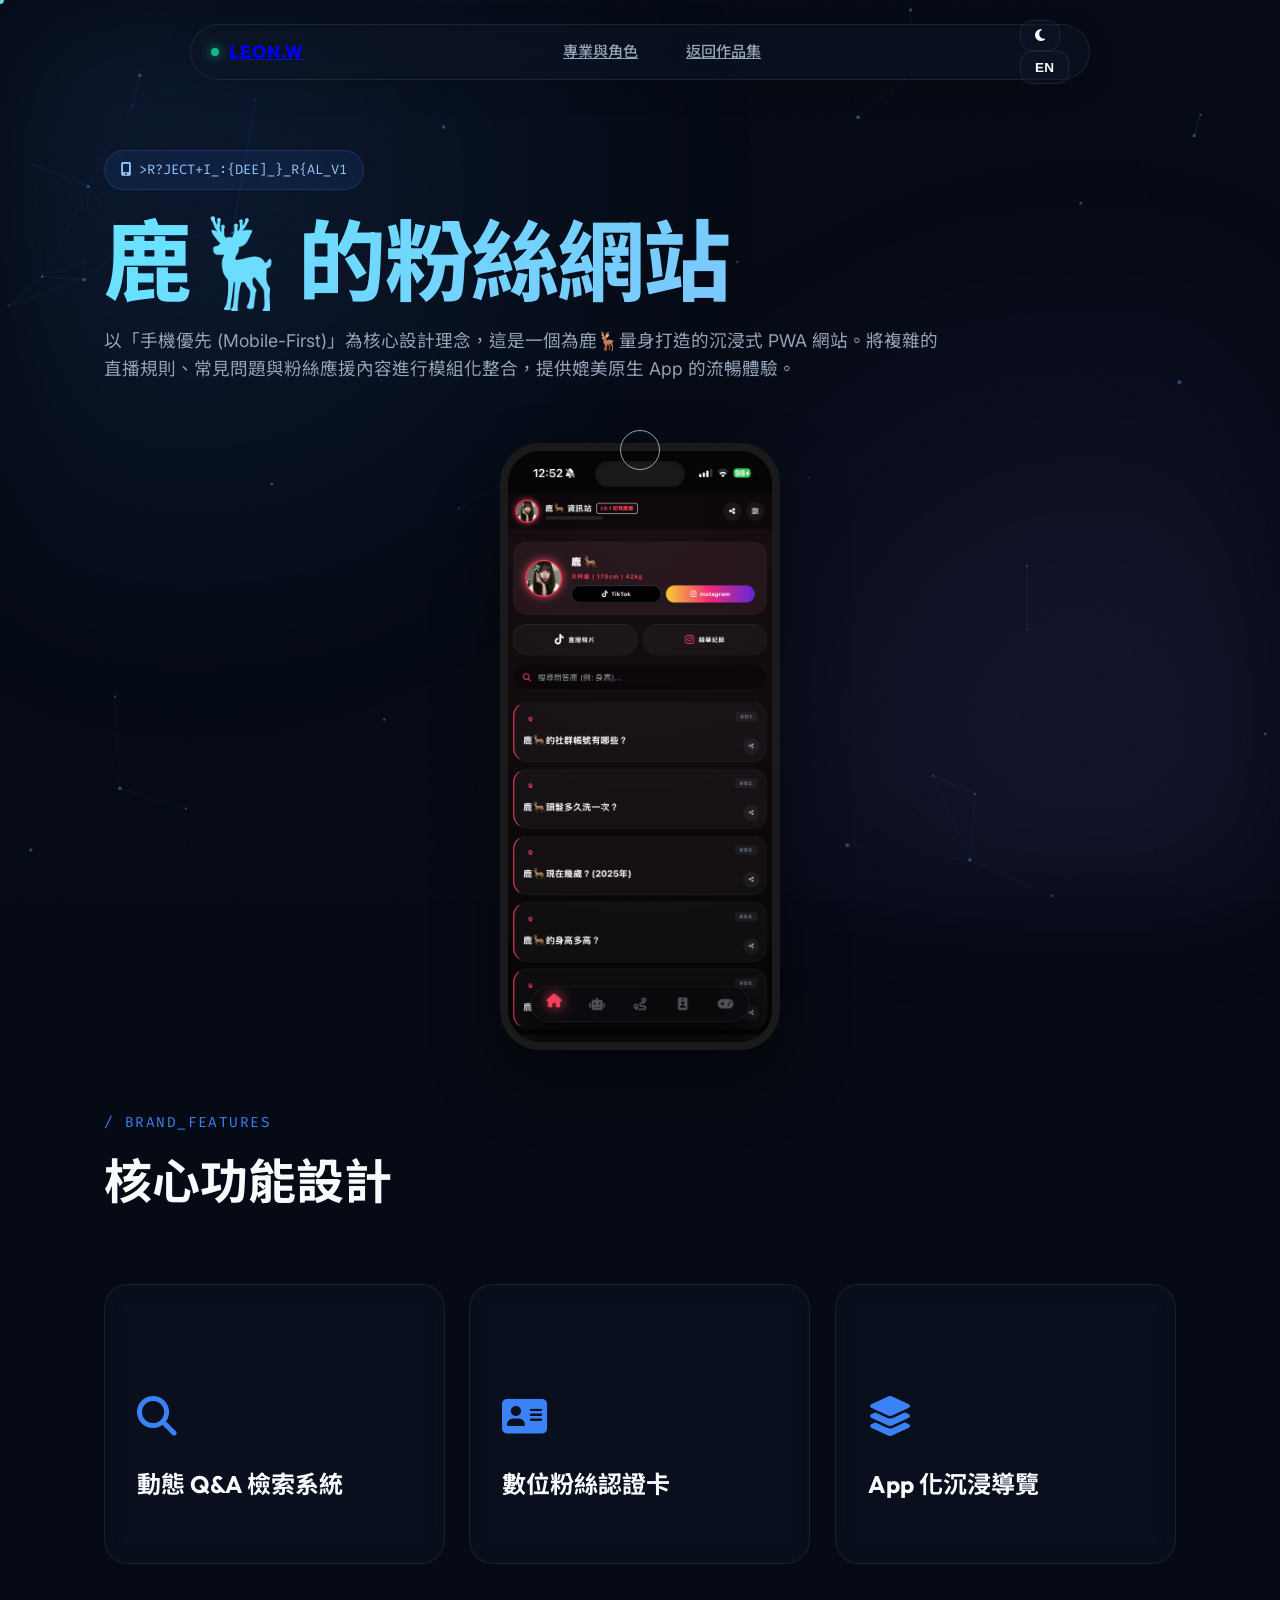
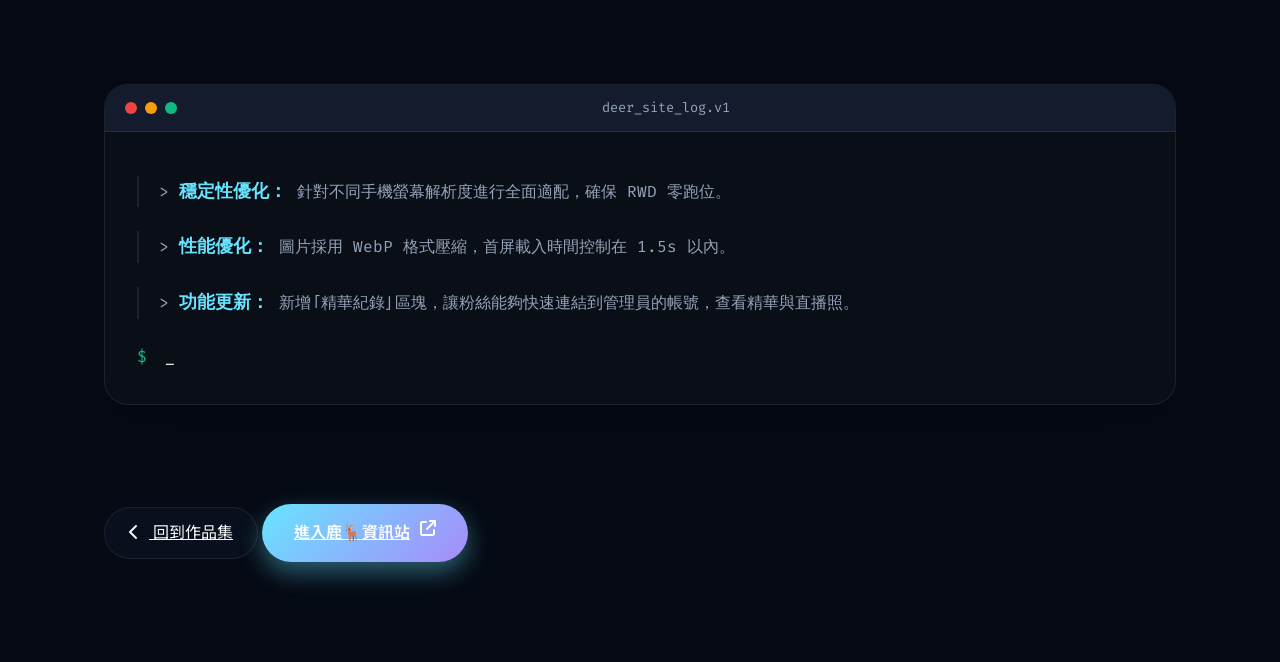
==== project-deer.html @ 6497b62c "Add files via upload" ====
<!DOCTYPE html>
<html lang="zh-Hant">
<head>
  <meta charset="UTF-8" />
  <meta name="viewport" content="width=device-width, initial-scale=1.0, maximum-scale=1.0, user-scalable=no" />
  
  <title>鹿🦌粉絲資訊站 - 專案詳細解析 | Leon Wang</title>
  <meta name="description" content="深入了解 Leon Wang 為知名主播鹿🦌打造的 App 化 PWA 粉絲資訊門戶。" />
  
  <link rel="icon" href="favicon.png" type="image/png" />
  <link rel="preconnect" href="https://fonts.googleapis.com" />
  <link rel="preconnect" href="https://fonts.gstatic.com" crossorigin />
  <link href="https://fonts.googleapis.com/css2?family=Inter:wght@300;400;500;600;700&family=Outfit:wght@400;600;800&family=Noto+Sans+TC:wght@300;400;500;700;900&family=Fira+Code:wght@400;500;700&display=swap" rel="stylesheet" />
  <link rel="stylesheet" href="https://cdnjs.cloudflare.com/ajax/libs/font-awesome/6.5.2/css/all.min.css" />
  
  <link rel="stylesheet" href="styles.css" />
</head>
<body class="dark-theme">
  <div class="top-progress-bar" id="top-progress-bar"></div>

  <canvas id="bg-canvas" aria-hidden="true"></canvas>
  <div class="mesh-gradient-bg parallax-bg" data-speed="0.05"></div>
  <div class="noise-overlay"></div>
  <div class="scanline-overlay"></div>

  <div class="cursor-dot" id="cursor-dot"></div>
  <div class="cursor-ring" id="cursor-ring"></div>

  <div class="progress-wrap interactive-btn" id="backToTop">
    <svg class="progress-circle" width="100%" height="100%" viewBox="-1 -1 102 102">
      <path d="M50,1 a49,49 0 0,1 0,98 a49,49 0 0,1 0,-98" />
    </svg>
    <i class="fa-solid fa-arrow-up progress-arrow"></i>
  </div>

  <header class="floating-header">
    <div class="nav-container glass-effect magnetic-wrap">
      <a href="index.html#hero" class="brand interactive-btn magnetic">
        <span class="status-indicator"></span>
        <span class="brand-text">LEON.W</span>
      </a>
      <nav class="desktop-nav">
        <a href="index.html#expertise" class="nav-link interactive-btn" data-i18n="workscopeTitle">專業與角色</a>
<a href="index.html#projects" class="nav-link interactive-btn" data-i18n="backToProjects">返回作品集</a>
      </nav>
      <div class="nav-actions">
        <button class="theme-btn interactive-btn magnetic" id="themeToggle"><i class="fa-solid fa-moon"></i></button>
        <button class="lang-btn interactive-btn magnetic" id="langToggle">EN</button>
      </div>
    </div>
  </header>

  <main class="container" style="padding-top: 150px; padding-bottom: 100px;">
    
    <section class="project-hero reveal-up">
      <div class="eyebrow-badge">
        <i class="fa-solid fa-mobile-screen-button"></i>
        <span class="hacker-text" data-original="PROJECT_ID: DEER_PORTAL_V1">PROJECT_ID: DEER_PORTAL_V1</span>
      </div>
      <h1 class="hero-title mask-reveal-title">
        <span class="mask-content gradient-text-anim" data-i18n="ldTitle">鹿🦌的粉絲網站</span>
      </h1>
      <p class="hero-description" style="max-width: 850px;" data-i18n="ldHeroDesc">
        以「手機優先 (Mobile-First)」為核心設計理念，這是一個為鹿🦌量身打造的沉浸式 PWA 網站。將複雜的直播規則、常見問題與粉絲應援內容進行模組化整合，提供媲美原生 App 的流暢體驗。
      </p>
    </section>

    <div class="project-visual-wrapper reveal-up delay-1" style="margin: 60px 0;">
      <div class="mobile-mockup glow-pulse tilt-effect">
        <div class="mobile-notch"></div>
        <div class="mobile-body">
          <div class="glare-layer"></div>
          <img src="ld.png" alt="鹿粉絲網站介面" class="mockup-img">
        </div>
      </div>
    </div>

    <div class="section-header reveal-up">
      <span class="section-mono">/ BRAND_FEATURES</span>
      <h2 class="section-title">核心功能設計</h2>
    </div>

    <div class="bento-grid">
      <article class="bento-card glow-card reveal-up">
        <div class="icon-and-title">
          <div class="card-icon"><i class="fa-solid fa-magnifying-glass"></i></div>
          <h3>動態 Q&A 檢索系統</h3>
        </div>
        <div class="reveal-content">
          <div class="reveal-inner">
            <p>設計了直覺的搜尋介面，讓粉絲能透過關鍵字快速查詢與主播相關Q&A資訊，大幅降低管理員的重複回答負擔。</p>
          </div>
        </div>
      </article>

      <article class="bento-card glow-card reveal-up delay-1">
        <div class="icon-and-title">
          <div class="card-icon"><i class="fa-solid fa-address-card"></i></div>
          <h3>數位粉絲認證卡</h3>
        </div>
        <div class="reveal-content">
          <div class="reveal-inner">
            <p>透過程式碼渲染出專屬粉絲認證卡片，增強社群成員的歸屬感，並提供易於在社群媒體分享的視覺設計。</p>
          </div>
        </div>
      </article>

      <article class="bento-card glow-card reveal-up delay-2">
        <div class="icon-and-title">
          <div class="card-icon"><i class="fa-solid fa-layer-group"></i></div>
          <h3>App 化沉浸導覽</h3>
        </div>
        <div class="reveal-content">
          <div class="reveal-inner">
            <p>採用底部導覽列設計，符合行動裝置單手操作習慣。並透過漸進式網頁 (PWA) 技術，讓網頁具備離線瀏覽與快速開啟的能力。</p>
          </div>
        </div>
      </article>
    </div>

    <section class="ops-section reveal-up" style="margin-top: 120px;">
      <div class="hero-layout" style="grid-template-columns: 1fr 1fr; gap: 60px;">
        
        <div class="terminal-window reveal-up">
          <div class="terminal-header">
            <div class="mac-dots"><span></span><span></span><span></span></div>
            <span class="terminal-title">deer_site_log.v1</span>
          </div>
          <div class="terminal-body">
            <p class="cmd-output">> <strong>穩定性優化：</strong> 針對不同手機螢幕解析度進行全面適配，確保 RWD 零跑位。</p>
            <p class="cmd-output">> <strong>性能優化：</strong> 圖片採用 WebP 格式壓縮，首屏載入時間控制在 1.5s 以內。</p>
            <p class="cmd-output">> <strong>功能更新：</strong> 新增「精華紀錄」區塊，讓粉絲能夠快速連結到管理員的帳號，查看精華與直播照。</p>
            <p class="typewriter-line"><span class="cmd-prompt">$</span> <span class="blink-cursor">_</span></p>
          </div>
        </div>
      </div>
    </section>

    <div class="hero-cta-group reveal-up" style="margin-top: 100px; justify-content: center;">
      <a href="index.html#projects" class="btn btn-outline interactive-btn magnetic">
        <i class="fa-solid fa-chevron-left" style="margin-right: 10px;"></i>
        <span>回到作品集</span>
      </a>
      <a href="https://wangleoncom.github.io/ldweb/" target="_blank" class="btn btn-glow interactive-btn magnetic">
        <span>進入鹿🦌資訊站</span>
        <i class="fa-solid fa-external-link" style="margin-left: 10px;"></i>
      </a>
    </div>

  </main>

  <script src="script.js"></script>
</body>
</html>
---- styles.css ----
/* =========================================
   1. 核心變數與 OS 偵測優化
   ========================================= */
:root {
  --bg-color: #050a14;
  --glass-bg: rgba(15, 23, 42, 0.4);
  --glass-border: rgba(255, 255, 255, 0.08);
  --text-main: #f8fafc;
  --text-muted: #94a3b8;
  --accent-primary: #3b82f6;
  --accent-secondary: #67e4ff; 
  --accent-glow: rgba(103, 228, 255, 0.4);
  --gradient-text: linear-gradient(135deg, #67e4ff 0%, #a78bfa 100%);
  --terminal-bg: #0a0e17;
  --terminal-header: #141b2d;
  --particle-color: rgba(100, 150, 255, 0.4);
  
  --font-sans: 'Inter', 'Noto Sans TC', sans-serif;
  --font-display: 'Outfit', 'Noto Sans TC', sans-serif;
  --font-mono: 'Fira Code', ui-monospace, SFMono-Regular, Consolas, monospace;
  
  --radius-md: 24px; --radius-lg: 32px; --radius-pill: 999px;
  --ease-spring: cubic-bezier(0.175, 0.885, 0.32, 1.1);
  --ease-smooth: cubic-bezier(0.16, 1, 0.3, 1);
}

body.light-theme {
  --bg-color: #f8fafc; --glass-bg: rgba(255, 255, 255, 0.6); --glass-border: rgba(0, 0, 0, 0.05);
  --text-main: #0f172a; --text-muted: #475569; --accent-primary: #2563eb; --accent-secondary: #0ea5e9;
  --accent-glow: rgba(37, 99, 235, 0.2); --gradient-text: linear-gradient(135deg, #2563eb 0%, #7c3aed 100%);
  --terminal-bg: #ffffff; --terminal-header: #e2e8f0; --particle-color: rgba(37, 99, 235, 0.2);
}

* { margin: 0; padding: 0; box-sizing: border-box; }
html { scroll-behavior: smooth; }
body { 
  font-family: var(--font-sans); background-color: var(--bg-color); color: var(--text-main); 
  line-height: 1.6; overflow-x: hidden; -webkit-font-smoothing: antialiased; 
  transition: background-color 0.5s ease, color 0.5s ease; 
}
.container { width: 100%; max-width: 1200px; margin: 0 auto; padding: 0 5%; }

body.os-windows ::-webkit-scrollbar, body.os-android ::-webkit-scrollbar { width: 8px; }
body.os-windows ::-webkit-scrollbar-track, body.os-android ::-webkit-scrollbar-track { background: var(--bg-color); }
body.os-windows ::-webkit-scrollbar-thumb, body.os-android ::-webkit-scrollbar-thumb { background: var(--glass-border); border-radius: 10px; }
body.os-windows ::-webkit-scrollbar-thumb:hover { background: var(--accent-secondary); }
body.os-mac ::-webkit-scrollbar, body.os-ios ::-webkit-scrollbar { display: none; }
body.os-mac, body.os-ios { -ms-overflow-style: none; scrollbar-width: none; }
body.os-ios { -webkit-overflow-scrolling: touch; }

/* 進度條 */
.top-progress-bar { position: fixed; top: 0; left: 0; height: 3px; width: 0%; background: var(--gradient-text); z-index: 99999; box-shadow: 0 0 10px var(--accent-secondary); }

.progress-wrap { position: fixed; right: 30px; bottom: 30px; height: 50px; width: 50px; border-radius: 50px; z-index: 10000; opacity: 0; visibility: hidden; transform: translateY(15px); transition: all 400ms linear; backdrop-filter: blur(5px); display: flex; align-items: center; justify-content: center; }
.progress-wrap.active-progress { opacity: 1; visibility: visible; transform: translateY(0); }
.progress-arrow { position: absolute; font-size: 18px; color: var(--text-main); z-index: 1; transition: all 400ms linear; }
.progress-wrap:hover .progress-arrow { color: var(--accent-secondary); transform: translateY(-3px); }
.progress-wrap svg.progress-circle { position: absolute; inset: 0; }
.progress-wrap svg.progress-circle path { fill: none; stroke: var(--accent-secondary); stroke-width: 4; transition: all 10ms linear; }

#bg-canvas, .mesh-gradient-bg, .noise-overlay, .scanline-overlay { position: fixed; inset: 0; width: 100vw; height: 100vh; z-index: -1; pointer-events: none; }
.mesh-gradient-bg { background: radial-gradient(circle at 15% 20%, rgba(59, 130, 246, 0.12) 0%, transparent 40%), radial-gradient(circle at 85% 80%, rgba(139, 92, 246, 0.12) 0%, transparent 40%); filter: blur(60px); will-change: transform; transition: opacity 0.5s ease; }
body.light-theme .mesh-gradient-bg { opacity: 0.5; }
.noise-overlay { background-image: url('data:image/svg+xml;utf8,%3Csvg viewBox="0 0 200 200" xmlns="http://www.w3.org/2000/svg"%3E%3Cfilter id="n"%3E%3CfeTurbulence type="fractalNoise" baseFrequency="0.65" numOctaves="3" stitchTiles="stitch"/%3E%3C/filter%3E%3Crect width="100%25" height="100%25" filter="url(%23n)"/%3E%3C/svg%3E'); opacity: 0.04; mix-blend-mode: overlay; }
.scanline-overlay { opacity: 0.08; background: linear-gradient(to bottom, transparent 0%, rgba(255, 255, 255, 0.05) 50%, transparent 100%); background-size: 100% 6px; animation: scanMove 12s linear infinite; }
body.light-theme .scanline-overlay { opacity: 0.03; }
@keyframes scanMove { from { transform: translateY(0); } to { transform: translateY(6px); } }

/* 導覽列 */
.floating-header { position: fixed; top: 24px; left: 0; width: 100%; z-index: 10000; display: flex; justify-content: center; padding: 0 5%; }
.nav-container { display: flex; align-items: center; justify-content: space-between; width: 100%; max-width: 900px; height: 56px; padding: 0 20px; border-radius: var(--radius-pill); background: var(--glass-bg); border: 1px solid var(--glass-border); backdrop-filter: blur(20px); -webkit-backdrop-filter: blur(20px); box-shadow: 0 8px 32px rgba(0,0,0,0.1); transition: all 0.3s ease; position: relative; z-index: 10000; }
.brand { display: flex; align-items: center; gap: 12px; font-family: var(--font-display); font-weight: 800; font-size: clamp(1rem, 2vw, 1.1rem); letter-spacing: 0.05em; position: relative; z-index: 10000; }
.status-indicator { width: 8px; height: 8px; background-color: #10b981; border-radius: 50%; box-shadow: 0 0 12px #10b981; animation: pulse 2s infinite; }
@keyframes pulse { 0% { box-shadow: 0 0 0 0 rgba(16, 185, 129, 0.7); } 70% { box-shadow: 0 0 0 10px rgba(16, 185, 129, 0); } 100% { box-shadow: 0 0 0 0 rgba(16, 185, 129, 0); } }

.desktop-nav { display: flex; gap: clamp(8px, 2vw, 16px); }
.nav-link { font-size: 0.95rem; font-weight: 500; color: var(--text-muted); padding: 8px 16px; border-radius: 20px; transition: all 0.4s cubic-bezier(0.175, 0.885, 0.32, 1.275); position: relative; z-index: 10000; }
.nav-link:hover { color: #fff; background: rgba(255, 255, 255, 0.1); box-shadow: 0 4px 12px rgba(0, 0, 0, 0.1); transform: translateY(-2px); }
body.light-theme .nav-link:hover { color: #000; background: rgba(0, 0, 0, 0.05); }

/* 主視覺與打字機動畫 */
/* 修改為 .hero-section 以對應你的 HTML */
.hero-section {
  min-height: 100vh;
  display: flex;
  align-items: center;
  padding-top: 80px;
  /* 背景圖片設定 */
  background-image: url('hero-image.png'); /* 假設圖片跟 CSS 在同一個資料夾，如果放在 images 資料夾內請用 'images/hero-image.png' */
  background-size: cover;
  background-position: center;
  background-repeat: no-repeat;
  position: relative;
}

/* 如果你用了背景圖，為了避免原本的粒子動畫和背景圖衝突，可以加這行確保背景圖在最底層，但又在 global 背景之上 */
.hero-section::before {
  content: '';
  position: absolute;
  inset: 0;
  background-color: rgba(5, 10, 20, 0.6); /* 加一層半透明黑色遮罩，讓前面的字更清楚 */
  z-index: 0;
}

.hero-layout {
  position: relative;
  z-index: 1; /* 確保你的文字和打字機內容在遮罩之上 */
}
.relative-box { position: relative; }

.hero-orbit-deco { position: absolute; top: -20px; left: -50px; width: 120px; height: 120px; pointer-events: none; z-index: -1; }
.orbit-path { width: 100%; height: 100%; border: 3px solid rgba(255, 255, 255, 0.1); border-radius: 50%; position: absolute; }
.orbit-planet { width: 22px; height: 22px; background-color: #fbf6eb; border-radius: 50%; position: absolute; top: 0; left: 50%; transform: translate(-50%, -50%); box-shadow: 0 0 10px rgba(251, 246, 235, 0.8), 0 0 25px rgba(251, 246, 235, 0.4); transform-origin: 50% 60px; animation: orbit-spin 20s linear infinite; }
@keyframes orbit-spin { from { transform: translate(-50%, -50%) rotate(0deg); } to { transform: translate(-50%, -50%) rotate(360deg); } }

.eyebrow-badge { display: inline-flex; align-items: center; gap: 8px; padding: 8px 16px; background: rgba(59, 130, 246, 0.1); border: 1px solid rgba(59, 130, 246, 0.2); border-radius: var(--radius-pill); font-size: 0.85rem; color: #93c5fd; margin-bottom: 24px; font-family: var(--font-mono); }

.mask-reveal-title { margin-bottom: 16px; font-family: var(--font-display); font-size: clamp(3rem, 8vw, 5.5rem); font-weight: 800; line-height: 1.1; letter-spacing: -0.02em; }
.hero-subtitle { font-size: clamp(1.2rem, 3vw, 1.5rem); font-family: var(--font-mono); margin-bottom: 24px; color: var(--text-muted); min-height: 1.5em; }
.mask-line { overflow: hidden; display: block; padding-bottom: 0.1em; }
.mask-content { display: block; transform: translateY(120%); transition: transform 0.9s cubic-bezier(0.16, 1, 0.3, 1); will-change: transform; }
.is-visible .mask-content { transform: translateY(0); }

/* 打字機 */
.typewriter-text { border-right: 2px solid var(--accent-secondary); padding-right: 4px; animation: blink-caret 0.8s step-end infinite; white-space: pre-wrap; }
@keyframes blink-caret { from, to { border-color: transparent } 50% { border-color: var(--accent-secondary); } }

.gradient-text-anim { background: var(--gradient-text); background-size: 200% auto; -webkit-background-clip: text; background-clip: text; color: transparent; animation: shine 4s linear infinite; }
@keyframes shine { to { background-position: 200% center; } }
.hero-description { font-size: clamp(1rem, 2vw, 1.1rem); color: var(--text-muted); max-width: 90%; margin-bottom: 40px; }
.btn-glow { display: inline-flex; padding: 16px 32px; font-size: 1rem; font-weight: 600; color: #fff; background: var(--gradient-text); border-radius: var(--radius-pill); box-shadow: 0 10px 25px var(--accent-glow); transition: all 0.3s var(--ease-spring); position: relative; z-index: 10000; }
.btn-glow:hover { transform: translateY(-3px); box-shadow: 0 15px 35px var(--accent-glow); }

/* Code Block 打字機 CSS */
.bento-card { border: 1px solid var(--glass-border); border-radius: var(--radius-md); padding: 32px; backdrop-filter: blur(12px); -webkit-backdrop-filter: blur(12px); overflow: hidden; position: relative; }
.card-header { display: flex; justify-content: space-between; align-items: center; margin-bottom: 24px; padding-bottom: 16px; border-bottom: 1px solid var(--glass-border); }
.mac-dots { display: flex; gap: 8px; } .mac-dots span { width: 12px; height: 12px; border-radius: 50%; } .mac-dots span:nth-child(1) { background: #ef4444; } .mac-dots span:nth-child(2) { background: #f59e0b; } .mac-dots span:nth-child(3) { background: #10b981; }
.card-label { font-family: var(--font-mono); font-size: 0.85rem; color: var(--accent-secondary); font-weight: bold; }
.code-block { font-family: var(--font-mono); font-size: clamp(0.85rem, 1.5vw, 0.95rem); line-height: 1.8; }
.code-keyword { color: #c678dd; } .code-var { color: #61afef; } .code-key { color: #e06c75; } .code-string { color: #98c379; } .code-boolean { color: #d19a66; } .code-comment { color: #5c6370; font-style: italic; } .indent-1 { padding-left: 24px; }

.code-line-anim { overflow: hidden; white-space: nowrap; width: 0; }
.code-line-anim.type { animation: typing-line 0.4s steps(40, end) forwards; }
@keyframes typing-line { to { width: 100%; } }
.code-caret { border-right: 2px solid var(--accent-secondary); animation: blink-caret 0.8s step-end infinite; }

/* 跑馬燈 */
.skills-marquee-section { padding: 50px 0; border-top: 1px solid var(--glass-border); border-bottom: 1px solid var(--glass-border); overflow: hidden; }
.marquee-container { display: flex; width: 100%; overflow: hidden; }
.marquee-track { display: flex; white-space: nowrap; will-change: transform; }
.marquee-content { display: flex; align-items: center; padding-right: 2rem; }
.marquee-content span { display: inline-flex; align-items: center; gap: 12px; font-family: var(--font-display); font-size: clamp(1.2rem, 2.5vw, 1.5rem); font-weight: 700; color: var(--text-main); letter-spacing: 0.05em;}
.marquee-content .separator { color: var(--accent-secondary); font-size: 1.2rem; margin: 0 2.5rem; text-shadow: 0 0 10px var(--accent-glow); }

/* Bento Grid */
.bento-section, .philosophy-section, .projects-section, .metrics-section, .mini-projects-section { padding: 120px 0 0 0; }
.section-header { margin-bottom: 64px; }
.section-mono { font-family: var(--font-mono); color: var(--accent-primary); font-size: 0.9rem; letter-spacing: 0.1em; display: inline-block; }
.section-title { font-family: var(--font-display); font-size: clamp(2.5rem, 5vw, 3rem); margin-top: 8px; }

.bento-grid { display: grid; grid-template-columns: repeat(1, 1fr); gap: 24px; }
@media (min-width: 768px) { .bento-grid { grid-template-columns: repeat(2, 1fr); } .span-2 { grid-column: span 2; } }
@media (min-width: 1025px) { .bento-grid { grid-template-columns: repeat(3, 1fr); } .span-2 { grid-column: span 2; grid-row: span 1; } }

.bento-card { background: var(--glass-bg); transition: transform 0.4s cubic-bezier(0.16, 1, 0.3, 1), box-shadow 0.4s ease, border-color 0.4s ease; }
.bento-card:hover { transform: translateY(-5px); border-color: rgba(103, 228, 255, 0.3); box-shadow: 0 10px 30px rgba(0, 0, 0, 0.2); }
.bento-card h3 { font-size: 1.5rem; font-family: var(--font-display); color: var(--text-main); margin-bottom: 0; }
.bento-card p { color: var(--text-muted); font-size: 1rem; margin: 0; }
.card-icon { font-size: 2.5rem; color: var(--accent-primary); margin-bottom: 16px; display: inline-block; }
.tag-cloud { display: flex; gap: 8px; flex-wrap: wrap; margin: 0; }
.tag-cloud span { padding: 6px 12px; background: var(--glass-border); border-radius: var(--radius-pill); font-size: 0.85rem; color: var(--text-main); }

/* --- 絕美展開動畫 (僅限電腦版) --- */
@media (min-width: 1025px) {
  .bento-card { display: flex; flex-direction: column; justify-content: center; min-height: 280px; }
  .bento-card .icon-and-title { transform: translateY(20px); transition: transform 0.5s cubic-bezier(0.16, 1, 0.3, 1); }
  .bento-card:hover .icon-and-title { transform: translateY(0); margin-bottom: 16px; }
  .bento-card .reveal-content { display: grid; grid-template-rows: 0fr; opacity: 0; transition: grid-template-rows 0.5s cubic-bezier(0.16, 1, 0.3, 1), opacity 0.3s ease; }
  .bento-card:hover .reveal-content { grid-template-rows: 1fr; opacity: 1; transition: grid-template-rows 0.5s cubic-bezier(0.16, 1, 0.3, 1), opacity 0.5s ease 0.1s; }
  .reveal-inner { overflow: hidden; }
  .reveal-inner p { margin-bottom: 16px; }
}

.glow-card { position: relative; }
.glow-card::before { content: ""; position: absolute; inset: 0; border-radius: inherit; background: radial-gradient(800px circle at var(--mouse-x, 0) var(--mouse-y, 0), rgba(103, 228, 255, 0.06), transparent 40%); z-index: 0; pointer-events: none; opacity: 0; transition: opacity 0.3s ease; }
.glow-card:hover::before { opacity: 1; }
.glow-card > * { position: relative; z-index: 1; }

/* Terminal */
.terminal-window { background: var(--terminal-bg); border: 1px solid var(--glass-border); border-radius: var(--radius-md); overflow: hidden; box-shadow: 0 20px 50px rgba(0, 0, 0, 0.2); transition: background 0.5s ease; }
.terminal-header { background: var(--terminal-header); padding: 12px 20px; display: flex; align-items: center; border-bottom: 1px solid var(--glass-border); transition: background 0.5s ease; }
.terminal-title { font-family: var(--font-mono); font-size: 0.85rem; color: var(--text-muted); margin: 0 auto; }
.terminal-body { padding: 32px; font-family: var(--font-mono); font-size: 1rem; line-height: 1.8; }
.cmd-prompt { color: #10b981; margin-right: 8px; }
.cmd-output { color: var(--text-muted); margin-top: 12px; margin-bottom: 24px; padding-left: 20px; border-left: 2px solid var(--glass-border); }
.cmd-output strong { color: var(--accent-secondary); font-size: 1.1rem; }

/* Mockup */
.project-row { display: flex; align-items: center; gap: 64px; margin-bottom: 120px; }
.project-row.reverse { flex-direction: row-reverse; }
.project-info { flex: 1; }
.project-number { font-family: var(--font-mono); font-size: 4rem; font-weight: 800; color: var(--glass-border); line-height: 1; display: block; margin-bottom: 16px; }
.project-info h3 { font-size: clamp(2rem, 4vw, 2.5rem); margin-bottom: 16px; font-family: var(--font-display); }
.project-info p { color: var(--text-muted); font-size: 1.1rem; margin-bottom: 24px; }
.project-tags span { display: inline-block; padding: 8px 16px; border: 1px solid var(--accent-primary); color: var(--accent-primary); border-radius: var(--radius-pill); font-size: 0.9rem; margin-bottom: 8px; }
.btn-outline { display: inline-block; padding: 12px 24px; border: 1px solid var(--glass-border); border-radius: var(--radius-pill); color: var(--text-main); background: var(--glass-bg); transition: all 0.3s var(--ease-spring); backdrop-filter: blur(5px); position: relative; z-index: 10000; }
.btn-outline:hover:not(.locked-btn) { background: var(--text-main); color: var(--bg-color); transform: translateY(-2px); }

.project-visual-wrapper { flex: 1.5; width: 100%; display: flex; justify-content: center; }
.mac-mockup, .mobile-mockup { background: #1a1a1a; border: 1px solid rgba(255, 255, 255, 0.1); box-shadow: 0 30px 60px rgba(0, 0, 0, 0.5); overflow: hidden; position: relative; transition: transform 0.4s cubic-bezier(0.16, 1, 0.3, 1), box-shadow 0.4s ease; }
.mac-mockup { width: 100%; max-width: 650px; border-radius: 12px; }
.mac-header { padding: 10px 15px; background: rgba(255, 255, 255, 0.05); display: flex; border-bottom: 1px solid rgba(255, 255, 255, 0.1); }
.mac-body { width: 100%; aspect-ratio: 16/10; position: relative; overflow: hidden; background: #000; }

.mobile-mockup { width: 100%; max-width: 280px; aspect-ratio: 9/19.5; border-radius: 40px; border: 8px solid #1a1a1a; margin: 0 auto; }
.mobile-notch { position: absolute; top: 10px; left: 50%; transform: translateX(-50%); width: 90px; height: 26px; background: #1a1a1a; border-radius: 20px; z-index: 10; box-shadow: inset 0 0 4px rgba(0, 0, 0, 0.5); }
.mobile-body { width: 100%; height: 100%; overflow: hidden; border-radius: 32px; position: relative; background: #000; }

.mockup-img { width: 100%; height: 100%; object-fit: cover; object-position: top; display: block; }
.glare-layer { position: absolute; inset: 0; background: linear-gradient(105deg, rgba(255, 255, 255, 0) 0%, rgba(255, 255, 255, 0.1) 50%, rgba(255, 255, 255, 0) 100%); mix-blend-mode: overlay; pointer-events: none; z-index: 5; opacity: 0; transition: opacity 0.3s; }
.tilt-effect:hover .glare-layer { opacity: 1; }

.project-locked-container .lock-overlay { position: absolute; inset: 0; background: rgba(5, 10, 20, 0.85); backdrop-filter: blur(8px); display: flex; flex-direction: column; align-items: center; justify-content: center; z-index: 10; color: #fff; }
.overlay-icon { font-size: 3rem; margin-bottom: 16px; color: #fca5a5; }

/* Mini Projects */
.mini-projects-grid { display: grid; grid-template-columns: repeat(auto-fit, minmax(300px, 1fr)); gap: 24px; }
.mini-project-card { display: block; padding: 24px; border-radius: var(--radius-md); border: 1px solid var(--glass-border); background: var(--glass-bg); text-decoration: none; transition: transform 0.3s ease, border-color 0.3s ease; overflow: hidden; }
.mini-project-card:hover { border-color: var(--accent-secondary); transform: translateY(-5px); }
.mini-card-header { display: flex; justify-content: space-between; align-items: center; margin-bottom: 16px; }
.mini-icon { font-size: 2rem; color: var(--accent-primary); }
.mini-arrow { font-size: 1.2rem; color: var(--text-muted); opacity: 0; transform: translateX(-10px); transition: all 0.3s ease; }
.mini-project-card:hover .mini-arrow { opacity: 1; transform: translateX(0); color: var(--accent-secondary); }
.mini-project-card h4 { font-family: var(--font-display); font-size: 1.2rem; margin-bottom: 8px; color: var(--text-main); }
.mini-project-card p { color: var(--text-muted); font-size: 0.95rem; margin-bottom: 16px; }
.mini-tags { display: flex; gap: 8px; flex-wrap: wrap; }
.mini-tags span { font-family: var(--font-mono); font-size: 0.75rem; color: var(--accent-secondary); padding: 4px 8px; background: rgba(103, 228, 255, 0.1); border-radius: 4px; }

/* Metrics */
.metrics-grid { display: grid; grid-template-columns: repeat(auto-fit, minmax(200px, 1fr)); gap: 24px; text-align: center; padding: 64px 0; border-top: 1px solid var(--glass-border); border-bottom: 1px solid var(--glass-border); }
.metric-value { font-family: var(--font-display); font-size: clamp(3.5rem, 6vw, 4.5rem); font-weight: 800; background: var(--gradient-text); -webkit-background-clip: text; background-clip: text; color: transparent; line-height: 1; margin-bottom: 8px; }
.metric-label { font-size: 1.1rem; color: var(--text-muted); font-weight: 500; }

/* Footer */
.site-footer { padding: 64px 0 32px; background: rgba(100, 100, 100, 0.05); }
.footer-content { display: flex; justify-content: space-between; align-items: center; flex-wrap: wrap; gap: 32px; }
.footer-logo { font-family: var(--font-display); font-size: 2rem; font-weight: 800; margin-bottom: 8px; }
.footer-left p { color: var(--text-muted); max-width: 400px; }
.social-links { display: flex; gap: 16px; }
.social-btn { display: flex; align-items: center; justify-content: center; width: 50px; height: 50px; border-radius: 50%; background: var(--glass-bg); border: 1px solid var(--glass-border); color: var(--text-main); font-size: 1.5rem; transition: all 0.4s cubic-bezier(0.175, 0.885, 0.32, 1.275); position: relative; z-index: 10000; overflow: hidden; }

.social-btn.email-btn:hover { background: #3b82f6; color: #fff; box-shadow: 0 8px 24px rgba(59, 130, 246, 0.5); transform: translateY(-5px) scale(1.1); border-color: transparent; }
.social-btn.tiktok-btn:hover { background: #000; color: #fff; box-shadow: -3px -3px 15px rgba(0, 242, 254, 0.6), 3px 3px 15px rgba(254, 9, 121, 0.6); transform: translateY(-5px) scale(1.1); border-color: transparent; }
.social-btn.ig-btn:hover { background: radial-gradient(circle at 30% 107%, #fdf497 0%, #fdf497 5%, #fd5949 45%, #d6249f 60%, #285AEB 90%); color: #fff; box-shadow: 0 8px 24px rgba(214, 36, 159, 0.5); transform: translateY(-5px) scale(1.1); border-color: transparent; }

.copyright-bar { margin-top: 40px; padding-top: 20px; border-top: 1px solid var(--glass-border); text-align: center; font-size: 0.9rem; color: var(--text-muted); }

/* Animation Utils */
.reveal-up { transform: translateY(40px); opacity: 0; transition: transform 0.8s var(--ease-smooth), opacity 0.8s var(--ease-smooth); will-change: transform, opacity; }
.reveal-left { transform: translateX(-40px); opacity: 0; transition: transform 0.8s var(--ease-smooth), opacity 0.8s var(--ease-smooth); }
.reveal-right { transform: translateX(40px); opacity: 0; transition: transform 0.8s var(--ease-smooth), opacity 0.8s var(--ease-smooth); }
.scale-in { transform: scale(0.9) translateY(20px); opacity: 0; transition: transform 0.8s var(--ease-spring), opacity 0.8s ease; }
.is-visible { transform: translate(0, 0) scale(1); opacity: 1; }
.delay-1 { transition-delay: 0.1s; } .delay-2 { transition-delay: 0.2s; } .delay-3 { transition-delay: 0.3s; } .delay-4 { transition-delay: 0.4s; }
.float-anim { animation: floating 4s ease-in-out infinite; }
@keyframes floating { 0%, 100% { transform: translateY(0); } 50% { transform: translateY(-10px); } }
.glow-pulse { animation: glowing 4s ease-in-out infinite alternate; }
@keyframes glowing { 0% { box-shadow: 0 20px 40px rgba(0, 0, 0, 0.5); } 100% { box-shadow: 0 20px 40px rgba(0, 0, 0, 0.5), 0 0 20px rgba(103, 228, 255, 0.2); } }

/* Cursor (彈簧物理) */
@media (hover: hover) and (pointer: fine) {
  body { cursor: none; }
  .cursor-dot, .cursor-ring { position: fixed; pointer-events: none; left: 0; top: 0; transform: translate(-50%, -50%); }
  .cursor-dot { width: 8px; height: 8px; background: var(--accent-secondary); border-radius: 50%; mix-blend-mode: difference; z-index: 10001; }
  .cursor-ring { z-index: 9998; background-color: transparent; border: 1px solid var(--text-muted); border-radius: 50%; transition: background-color 0.3s ease, border-color 0.3s ease, box-shadow 0.3s ease; }
  .cursor-ring.active-btn { background-color: rgba(103, 228, 255, 0.05) !important; border: 2px solid var(--accent-secondary) !important; box-shadow: 0 0 15px rgba(103, 228, 255, 0.4), inset 0 0 10px rgba(103, 228, 255, 0.1) !important; }
}

@media (max-width: 1024px) {
  .hero-layout { grid-template-columns: 1fr; text-align: center; gap: 40px; }
  .hero-visual { order: -1; margin-bottom: 20px; }
  .hero-orbit-deco { left: 50%; top: -60px; transform: translateX(-50%); }
  .bento-grid { grid-template-columns: 1fr; }
  .span-2 { grid-column: span 1; }
}

@media (max-width: 768px) {
  .desktop-nav { display: none; }
  .project-row, .project-row.reverse { flex-direction: column; gap: 32px; margin-bottom: 80px; }
  .project-visual-wrapper { width: 100%; flex: none; }
  .mac-body { aspect-ratio: 16/10; height: auto; }
  .mobile-mockup { max-width: 260px; }
  .footer-content { flex-direction: column; align-items: center; text-align: center; gap: 24px; }
  .container { padding: 0 6%; }
  .terminal-body { padding: 20px; font-size: 0.9rem; }
  .progress-wrap { bottom: 15px; right: 15px; width: 40px; height: 40px; line-height: 40px; }
  .progress-arrow { font-size: 16px; }
  .tilt-effect { transform: none !important; transition: none !important; }
  .magnetic { transform: none !important; }
}

/* =========================================
   網站核心 Icon / Logo 升級樣式
   ========================================= */

/* Logo 容器與圖標本身 */
.brand-icon {
    width: 32px; /* 根據導覽列高度調整 */
    height: 32px;
    border-radius: 8px; /* 配合 Icon 設計的圓角 */
    object-fit: cover;
    display: block;
    /* 核心發光效果 */
    filter: drop-shadow(0 0 5px var(--accent-secondary));
    transition: all 0.4s cubic-bezier(0.175, 0.885, 0.32, 1.275);
}

/* 呼吸燈動畫：讓 Icon 像在運行的核心一樣閃爍 */
@keyframes iconPulse {
    0% { filter: drop-shadow(0 0 2px var(--accent-secondary)) brightness(1); }
    50% { filter: drop-shadow(0 0 10px var(--accent-secondary)) brightness(1.2); }
    100% { filter: drop-shadow(0 0 2px var(--accent-secondary)) brightness(1); }
}

.brand:hover .brand-icon {
    transform: rotate(5deg) scale(1.1); /* 懸停時稍微旋轉縮放 */
    filter: drop-shadow(0 0 15px var(--accent-secondary)) contrast(1.1);
}

/* 如果你想讓 Icon 一直有呼吸燈感 */
.brand-icon {
    animation: iconPulse 3s ease-in-out infinite;
}

/* 修正左上角 Brand 區塊的間距，讓 Icon 與文字 LEON.W 對齊 */
.brand {
    display: flex;
    align-items: center;
    gap: 10px !important; /* 確保 Icon 跟文字有適當距離 */
}

/* 額外加分：Logo 的背景微弱光暈 */
.brand::before {
    content: '';
    position: absolute;
    width: 40px;
    height: 40px;
    background: var(--accent-glow);
    filter: blur(20px);
    border-radius: 50%;
    z-index: -1;
    opacity: 0;
    transition: opacity 0.4s ease;
}

.brand:hover::before {
    opacity: 0.5;
}
/* =========================================
   導覽列功能按鈕 (主題 & 語言) 頂級化
   ========================================= */
.lang-btn, .theme-btn {
  font-size: 0.85rem;
  font-weight: 700;
  color: var(--text-main); /* 讓文字顏色跟隨主題 */
  padding: 8px 14px;
  border-radius: 12px; /* 稍微方圓，更有科技儀表板感 */
  background: var(--glass-bg);
  border: 1px solid var(--glass-border);
  cursor: pointer;
  display: flex;
  align-items: center;
  justify-content: center;
  gap: 8px;
  overflow: hidden;
  position: relative;
  transition: all 0.4s cubic-bezier(0.175, 0.885, 0.32, 1.275); /* 加入物理彈簧感 */
  z-index: 10001;
}

/* 懸停時的物理升起與光暈 */
.lang-btn:hover, .theme-btn:hover {
  transform: translateY(-2px) scale(1.05);
  background: rgba(255, 255, 255, 0.1);
  border-color: var(--accent-secondary);
  box-shadow: 0 0 15px var(--accent-glow);
  color: var(--accent-secondary);
}

/* 淺色模式下的特殊處理：防止變回死板的白色塊 */
body.light-theme .lang-btn, 
body.light-theme .theme-btn {
  background: rgba(0, 0, 0, 0.03);
  border-color: rgba(0, 0, 0, 0.05);
  color: var(--text-main);
}

body.light-theme .lang-btn:hover, 
body.light-theme .theme-btn:hover {
  background: rgba(0, 0, 0, 0.08);
  color: var(--accent-primary);
}

/* 圖標專屬動畫：點擊或 Hover 時圖標會旋轉 */
.theme-btn i {
  transition: transform 0.6s cubic-bezier(0.34, 1.56, 0.64, 1);
}

.theme-btn:hover i {
  transform: rotate(180deg);
}

/* 按鈕點擊時的物理下壓感 */
.lang-btn:active, .theme-btn:active {
  transform: translateY(1px) scale(0.95);
}

/* 加上這段，讓鍵盤導覽的焦點清晰可見 */
*:focus-visible {
  outline: 2px dashed var(--accent-secondary);
  outline-offset: 4px;
  border-radius: 4px; /* 依照你的元件圓角可微調 */
}

/* 修改 styles.css 中的 .hero 區塊 */
.hero {
  min-height: 100vh;
  display: flex;
  justify-content: center;
  align-items: center;
  position: relative;
  overflow: hidden;
  /* 加上以下兩行，將圖片作為背景 */
  background-image: url('images/hero-image.png'); /* 記得將路徑改為你圖片的實際位置 */
  background-size: cover; /* 確保圖片覆蓋整個區域 */
  background-position: center; /* 讓圖片居中 */
  background-repeat: no-repeat; /* 不重複 */
}
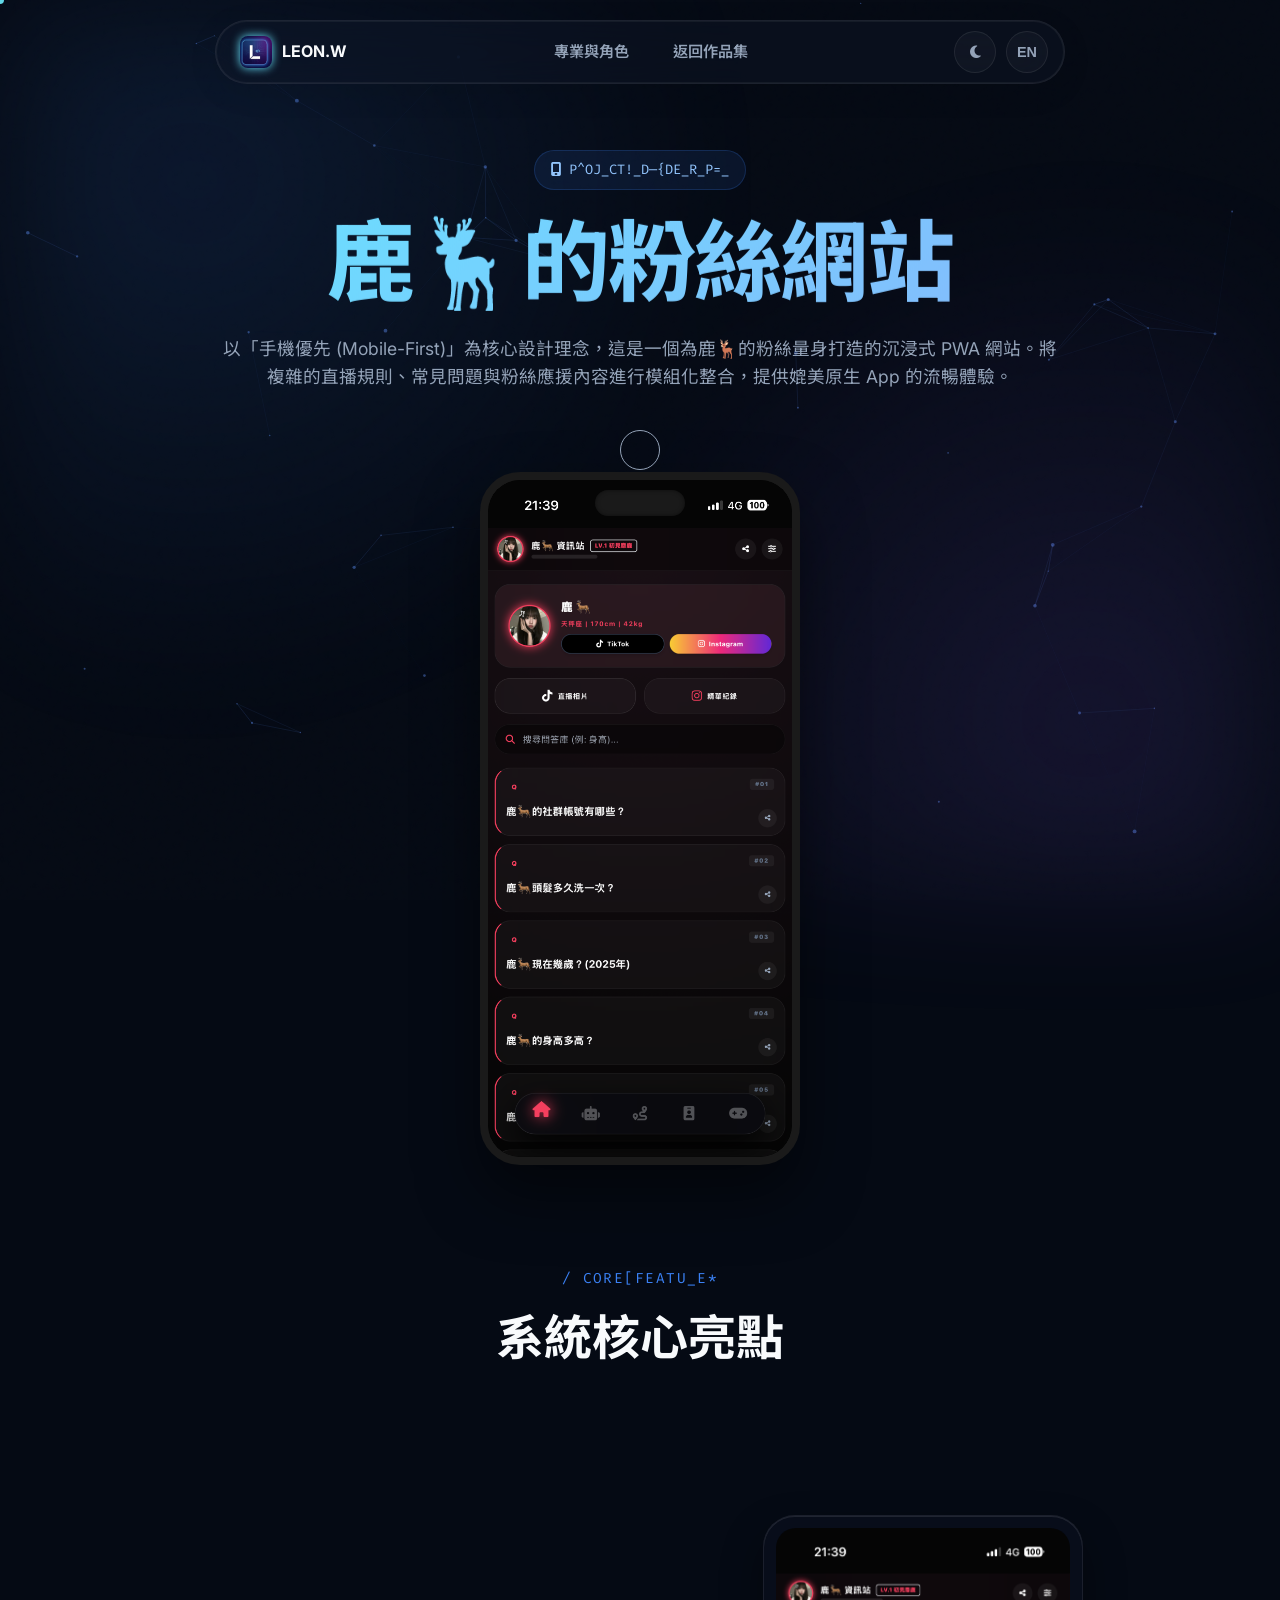
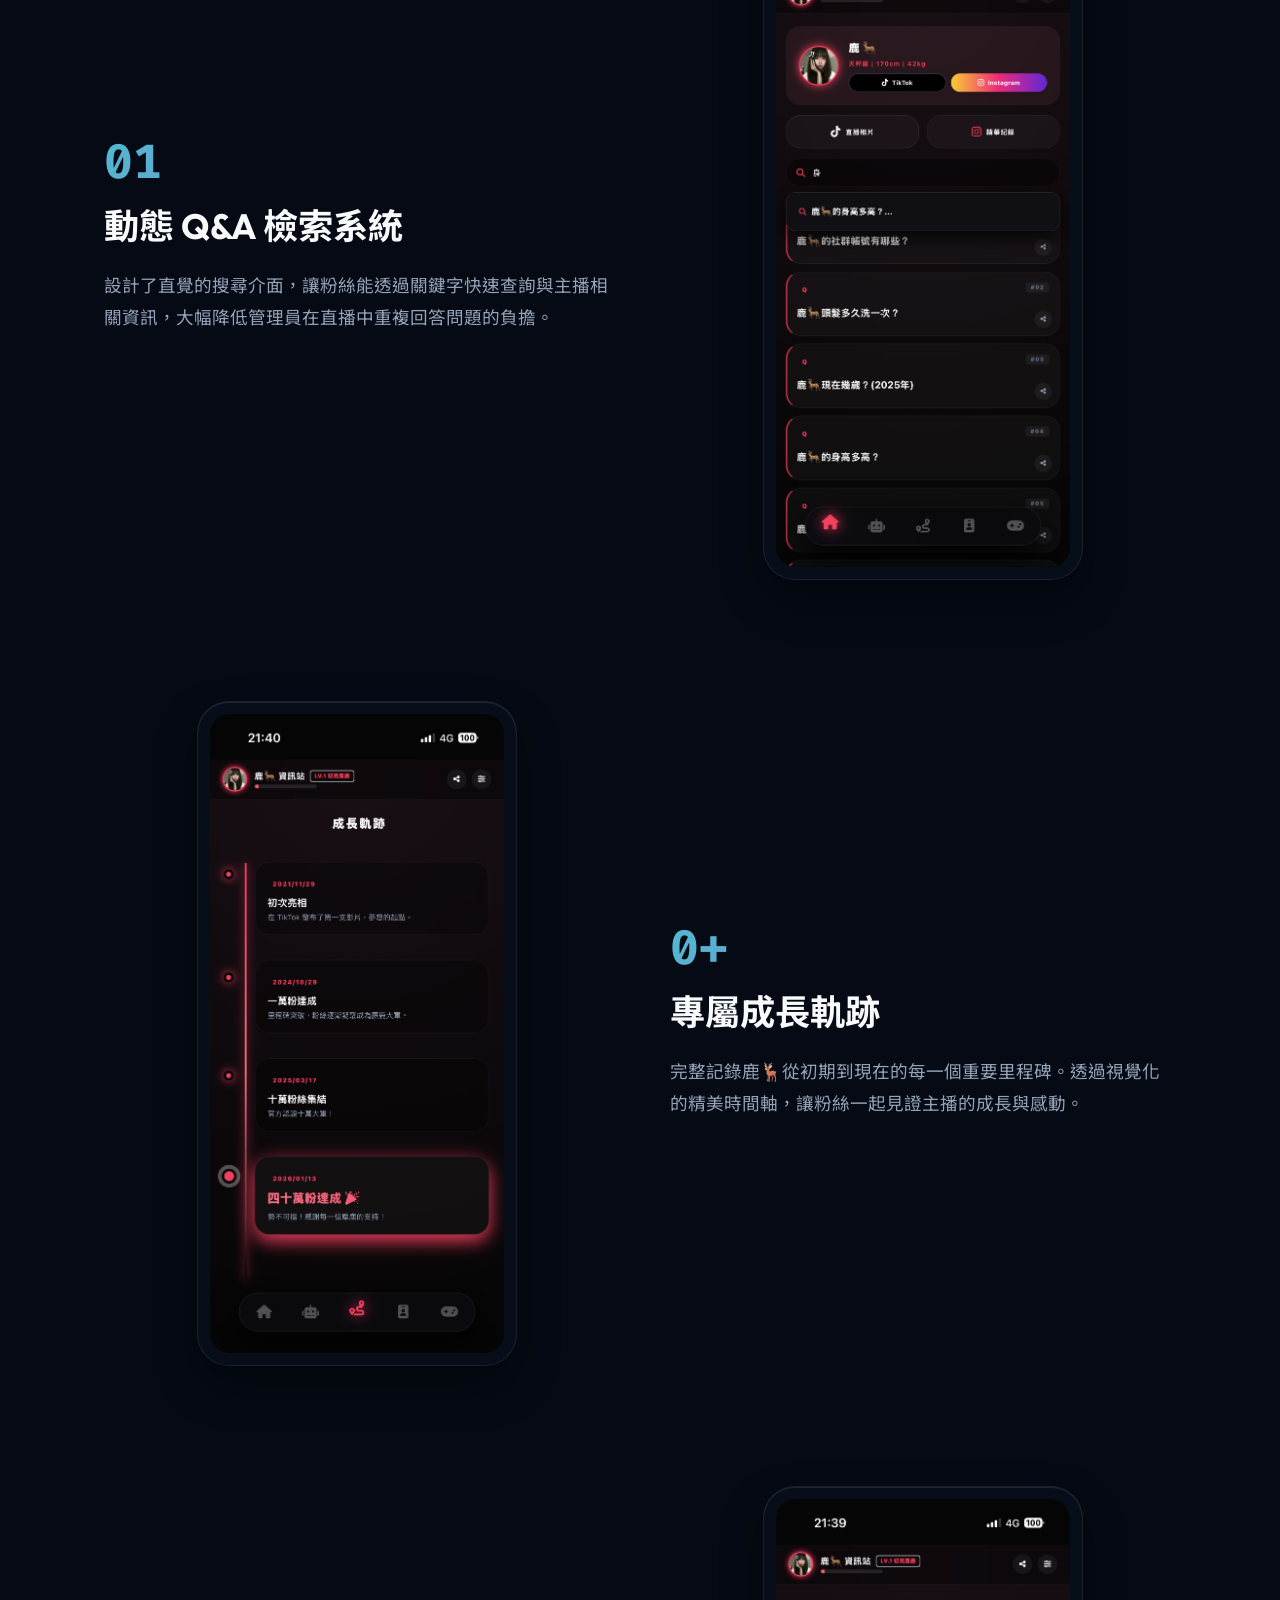
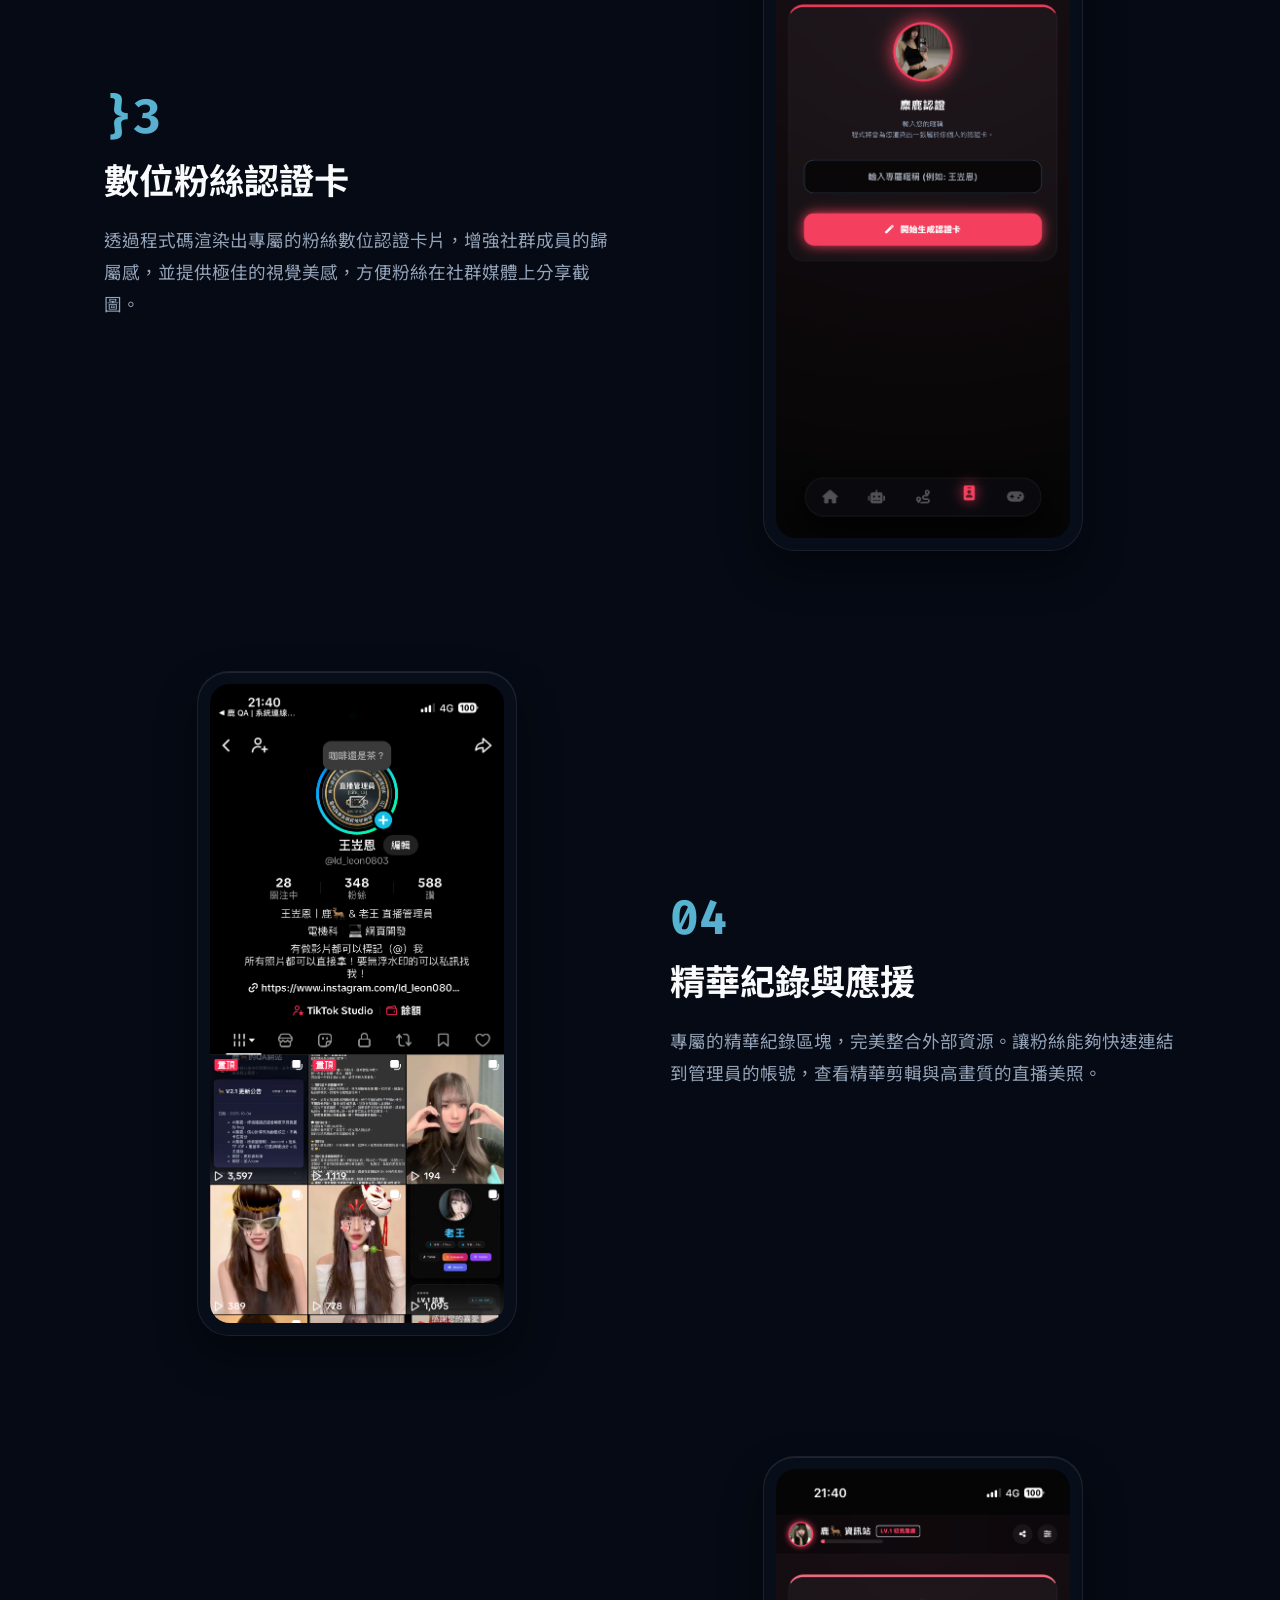
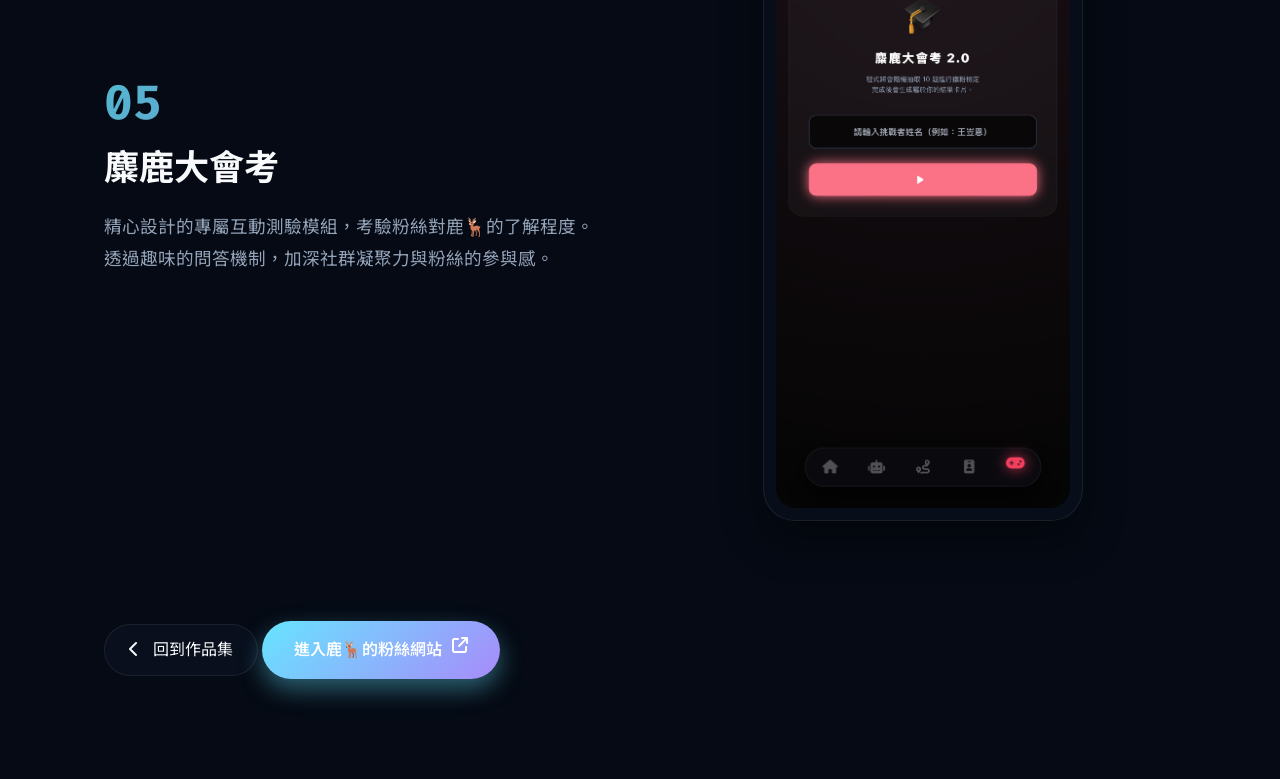
==== commit d4ee8e4c: "v2.0" ====
--- a/project-deer.html
+++ b/project-deer.html
@@ -4,20 +4,49 @@
   <meta charset="UTF-8" />
   <meta name="viewport" content="width=device-width, initial-scale=1.0, maximum-scale=1.0, user-scalable=no" />
   
-  <title>鹿🦌粉絲資訊站 - 專案詳細解析 | Leon Wang</title>
-  <meta name="description" content="深入了解 Leon Wang 為知名主播鹿🦌打造的 App 化 PWA 粉絲資訊門戶。" />
-  
-  <link rel="icon" href="favicon.png" type="image/png" />
+  <title>鹿🦌的粉絲網站 - 專案詳細解析 | Leon Wang</title>
+  <meta name="description" content="以「手機優先」為核心設計理念，深入了解 Leon Wang 為鹿🦌的粉絲量身打造的沉浸式 PWA 粉絲資訊站。" />
+  
+  <link rel="icon" href="icon.png" type="image/png" />
   <link rel="preconnect" href="https://fonts.googleapis.com" />
   <link rel="preconnect" href="https://fonts.gstatic.com" crossorigin />
   <link href="https://fonts.googleapis.com/css2?family=Inter:wght@300;400;500;600;700&family=Outfit:wght@400;600;800&family=Noto+Sans+TC:wght@300;400;500;700;900&family=Fira+Code:wght@400;500;700&display=swap" rel="stylesheet" />
   <link rel="stylesheet" href="https://cdnjs.cloudflare.com/ajax/libs/font-awesome/6.5.2/css/all.min.css" />
   
   <link rel="stylesheet" href="styles.css" />
+
+  <style>
+    .feature-showcase { display: flex; flex-direction: column; gap: 120px; margin-top: 80px; }
+    .feature-row { display: flex; align-items: center; gap: 60px; }
+    .feature-row.reverse { flex-direction: row-reverse; }
+    .feature-text { flex: 1; }
+    .feature-text h3 { font-family: var(--font-display); font-size: clamp(1.8rem, 4vw, 2.2rem); margin-bottom: 16px; color: var(--text-main); }
+    .feature-text p { color: var(--text-muted); font-size: 1.1rem; line-height: 1.8; margin-bottom: 24px; }
+    .feature-number { font-family: var(--font-mono); font-size: 3rem; font-weight: 800; background: var(--gradient-text); -webkit-background-clip: text; background-clip: text; color: transparent; line-height: 1; display: block; margin-bottom: 12px; opacity: 0.8; }
+    
+    /* 針對手機版截圖的專屬容器優化 */
+    .feature-visual { flex: 1; width: 100%; display: flex; justify-content: center; }
+    .screenshot-wrapper { 
+      background: rgba(10, 15, 30, 0.6); 
+      border: 1px solid var(--glass-border); 
+      border-radius: 32px; /* 手機截圖圓角較大 */
+      padding: 12px; 
+      box-shadow: 0 20px 40px rgba(0, 0, 0, 0.4), inset 0 1px 0 rgba(255, 255, 255, 0.1); 
+      position: relative; 
+      transition: transform 0.4s var(--ease-spring), box-shadow 0.4s ease; 
+      backdrop-filter: blur(10px); 
+      max-width: 320px; /* 限制手機版截圖的最大寬度，保持精緻感 */
+      width: 100%;
+    }
+    .screenshot-wrapper:hover { transform: translateY(-5px) scale(1.02); box-shadow: 0 30px 60px rgba(0, 0, 0, 0.5), 0 0 30px rgba(103, 228, 255, 0.15); border-color: rgba(103, 228, 255, 0.3); }
+    .screenshot-wrapper img { width: 100%; height: auto; border-radius: 20px; display: block; cursor: zoom-in; }
+    
+    @media (max-width: 900px) { .feature-row, .feature-row.reverse { flex-direction: column; gap: 40px; text-align: center; } .feature-showcase { gap: 80px; } }
+  </style>
 </head>
 <body class="dark-theme">
+  
   <div class="top-progress-bar" id="top-progress-bar"></div>
-
   <canvas id="bg-canvas" aria-hidden="true"></canvas>
   <div class="mesh-gradient-bg parallax-bg" data-speed="0.05"></div>
   <div class="noise-overlay"></div>
@@ -36,12 +65,12 @@
   <header class="floating-header">
     <div class="nav-container glass-effect magnetic-wrap">
       <a href="index.html#hero" class="brand interactive-btn magnetic">
-        <span class="status-indicator"></span>
+        <img src="icon.png" alt="Leon Wang Logo" class="brand-icon">
         <span class="brand-text">LEON.W</span>
       </a>
       <nav class="desktop-nav">
-        <a href="index.html#expertise" class="nav-link interactive-btn" data-i18n="workscopeTitle">專業與角色</a>
-<a href="index.html#projects" class="nav-link interactive-btn" data-i18n="backToProjects">返回作品集</a>
+        <a href="index.html#expertise" class="nav-link interactive-btn" data-local-i18n="navWork">專業與角色</a>
+        <a href="index.html#projects" class="nav-link interactive-btn" data-local-i18n="navBack">返回作品集</a>
       </nav>
       <div class="nav-actions">
         <button class="theme-btn interactive-btn magnetic" id="themeToggle"><i class="fa-solid fa-moon"></i></button>
@@ -52,103 +81,185 @@
 
   <main class="container" style="padding-top: 150px; padding-bottom: 100px;">
     
-    <section class="project-hero reveal-up">
-      <div class="eyebrow-badge">
-        <i class="fa-solid fa-mobile-screen-button"></i>
-        <span class="hacker-text" data-original="PROJECT_ID: DEER_PORTAL_V1">PROJECT_ID: DEER_PORTAL_V1</span>
+    <section class="project-hero reveal-up" style="text-align: center; margin-bottom: 80px;">
+      <div class="eyebrow-badge" style="margin: 0 auto 24px;">
+        <i class="fa-solid fa-mobile-screen"></i>
+        <span class="hacker-text" data-original="PROJECT_ID: DEER_PWA">PROJECT_ID: DEER_PWA</span>
       </div>
       <h1 class="hero-title mask-reveal-title">
-        <span class="mask-content gradient-text-anim" data-i18n="ldTitle">鹿🦌的粉絲網站</span>
+        <span class="mask-line"><span class="mask-content gradient-text-anim" data-local-i18n="ldTitle">鹿🦌的粉絲網站</span></span>
       </h1>
-      <p class="hero-description" style="max-width: 850px;" data-i18n="ldHeroDesc">
-        以「手機優先 (Mobile-First)」為核心設計理念，這是一個為鹿🦌量身打造的沉浸式 PWA 網站。將複雜的直播規則、常見問題與粉絲應援內容進行模組化整合，提供媲美原生 App 的流暢體驗。
+      <p class="hero-description" style="max-width: 850px; margin: 0 auto;" data-local-i18n="ldHeroDesc">
+        以「手機優先 (Mobile-First)」為核心設計理念，這是一個為鹿🦌的粉絲量身打造的沉浸式 PWA 網站。將複雜的直播規則、常見問題與粉絲應援內容進行模組化整合，提供媲美原生 App 的流暢體驗。
       </p>
     </section>
 
-    <div class="project-visual-wrapper reveal-up delay-1" style="margin: 60px 0;">
-      <div class="mobile-mockup glow-pulse tilt-effect">
+    <div class="project-visual-wrapper reveal-up delay-1" style="margin-bottom: 100px;">
+      <div class="mobile-mockup glow-pulse tilt-effect" style="max-width: 320px; margin: 0 auto;">
         <div class="mobile-notch"></div>
         <div class="mobile-body">
           <div class="glare-layer"></div>
-          <img src="ld.png" alt="鹿粉絲網站介面" class="mockup-img">
+          <img src="ld.png" alt="鹿🦌粉絲網站首頁" class="mockup-img">
         </div>
       </div>
     </div>
 
-    <div class="section-header reveal-up">
-      <span class="section-mono">/ BRAND_FEATURES</span>
-      <h2 class="section-title">核心功能設計</h2>
-    </div>
-
-    <div class="bento-grid">
-      <article class="bento-card glow-card reveal-up">
-        <div class="icon-and-title">
-          <div class="card-icon"><i class="fa-solid fa-magnifying-glass"></i></div>
-          <h3>動態 Q&A 檢索系統</h3>
-        </div>
-        <div class="reveal-content">
-          <div class="reveal-inner">
-            <p>設計了直覺的搜尋介面，讓粉絲能透過關鍵字快速查詢與主播相關Q&A資訊，大幅降低管理員的重複回答負擔。</p>
-          </div>
-        </div>
-      </article>
-
-      <article class="bento-card glow-card reveal-up delay-1">
-        <div class="icon-and-title">
-          <div class="card-icon"><i class="fa-solid fa-address-card"></i></div>
-          <h3>數位粉絲認證卡</h3>
-        </div>
-        <div class="reveal-content">
-          <div class="reveal-inner">
-            <p>透過程式碼渲染出專屬粉絲認證卡片，增強社群成員的歸屬感，並提供易於在社群媒體分享的視覺設計。</p>
-          </div>
-        </div>
-      </article>
-
-      <article class="bento-card glow-card reveal-up delay-2">
-        <div class="icon-and-title">
-          <div class="card-icon"><i class="fa-solid fa-layer-group"></i></div>
-          <h3>App 化沉浸導覽</h3>
-        </div>
-        <div class="reveal-content">
-          <div class="reveal-inner">
-            <p>採用底部導覽列設計，符合行動裝置單手操作習慣。並透過漸進式網頁 (PWA) 技術，讓網頁具備離線瀏覽與快速開啟的能力。</p>
-          </div>
-        </div>
-      </article>
-    </div>
-
-    <section class="ops-section reveal-up" style="margin-top: 120px;">
-      <div class="hero-layout" style="grid-template-columns: 1fr 1fr; gap: 60px;">
-        
-        <div class="terminal-window reveal-up">
-          <div class="terminal-header">
-            <div class="mac-dots"><span></span><span></span><span></span></div>
-            <span class="terminal-title">deer_site_log.v1</span>
-          </div>
-          <div class="terminal-body">
-            <p class="cmd-output">> <strong>穩定性優化：</strong> 針對不同手機螢幕解析度進行全面適配，確保 RWD 零跑位。</p>
-            <p class="cmd-output">> <strong>性能優化：</strong> 圖片採用 WebP 格式壓縮，首屏載入時間控制在 1.5s 以內。</p>
-            <p class="cmd-output">> <strong>功能更新：</strong> 新增「精華紀錄」區塊，讓粉絲能夠快速連結到管理員的帳號，查看精華與直播照。</p>
-            <p class="typewriter-line"><span class="cmd-prompt">$</span> <span class="blink-cursor">_</span></p>
-          </div>
-        </div>
-      </div>
+    <section class="feature-showcase">
+      <div class="section-header reveal-up text-center" style="text-align: center; margin-bottom: 20px;">
+        <span class="section-mono hacker-text" data-original="/ CORE_FEATURES">/ CORE_FEATURES</span>
+        <h2 class="section-title" data-local-i18n="coreTitle">系統核心亮點</h2>
+      </div>
+
+      <div class="feature-row reveal-up">
+        <div class="feature-text">
+          <span class="feature-number hacker-text" data-original="01">01</span>
+          <h3 data-local-i18n="f1Title">動態 Q&A 檢索系統</h3>
+          <p data-local-i18n="f1Desc">設計了直覺的搜尋介面，讓粉絲能透過關鍵字快速查詢與主播相關資訊，大幅降低管理員在直播中重複回答問題的負擔。</p>
+        </div>
+        <div class="feature-visual tilt-effect">
+          <div class="screenshot-wrapper glow-pulse">
+            <img src="ld-search.png" alt="動態 Q&A 檢索系統" class="mockup-img">
+          </div>
+        </div>
+      </div>
+
+      <div class="feature-row reverse reveal-up">
+        <div class="feature-text">
+          <span class="feature-number hacker-text" data-original="02">02</span>
+          <h3 data-local-i18n="f2Title">專屬成長軌跡</h3>
+          <p data-local-i18n="f2Desc">完整記錄鹿🦌從初期到現在的每一個重要里程碑。透過視覺化的精美時間軸，讓粉絲一起見證主播的成長與感動。</p>
+        </div>
+        <div class="feature-visual tilt-effect">
+          <div class="screenshot-wrapper glow-pulse">
+            <img src="ld-growth.png" alt="鹿的成長軌跡" class="mockup-img">
+          </div>
+        </div>
+      </div>
+
+      <div class="feature-row reveal-up">
+        <div class="feature-text">
+          <span class="feature-number hacker-text" data-original="03">03</span>
+          <h3 data-local-i18n="f3Title">數位粉絲認證卡</h3>
+          <p data-local-i18n="f3Desc">透過程式碼渲染出專屬的粉絲數位認證卡片，增強社群成員的歸屬感，並提供極佳的視覺美感，方便粉絲在社群媒體上分享截圖。</p>
+        </div>
+        <div class="feature-visual tilt-effect">
+          <div class="screenshot-wrapper glow-pulse">
+            <img src="ld-idcard.png" alt="數位粉絲認證卡" class="mockup-img">
+          </div>
+        </div>
+      </div>
+
+      <div class="feature-row reverse reveal-up">
+        <div class="feature-text">
+          <span class="feature-number hacker-text" data-original="04">04</span>
+          <h3 data-local-i18n="f4Title">精華紀錄與應援</h3>
+          <p data-local-i18n="f4Desc">專屬的精華紀錄區塊，完美整合外部資源。讓粉絲能夠快速連結到管理員的帳號，查看精華剪輯與高畫質的直播美照。</p>
+        </div>
+        <div class="feature-visual tilt-effect">
+          <div class="screenshot-wrapper glow-pulse">
+            <img src="ld-highlights.png" alt="精華紀錄與社群連結" class="mockup-img">
+          </div>
+        </div>
+      </div>
+
+      <div class="feature-row reveal-up">
+        <div class="feature-text">
+          <span class="feature-number hacker-text" data-original="05">05</span>
+          <h3 data-local-i18n="f5Title">麋鹿大會考</h3>
+          <p data-local-i18n="f5Desc">精心設計的專屬互動測驗模組，考驗粉絲對鹿🦌的了解程度。透過趣味的問答機制，加深社群凝聚力與粉絲的參與感。</p>
+        </div>
+        <div class="feature-visual tilt-effect">
+          <div class="screenshot-wrapper glow-pulse">
+            <img src="ld-quiz.png" alt="麋鹿大會考互動測驗" class="mockup-img">
+          </div>
+        </div>
+      </div>
+
     </section>
 
-    <div class="hero-cta-group reveal-up" style="margin-top: 100px; justify-content: center;">
+    <div class="hero-cta-group reveal-up" style="margin-top: 100px; justify-content: center; gap: 20px;">
       <a href="index.html#projects" class="btn btn-outline interactive-btn magnetic">
         <i class="fa-solid fa-chevron-left" style="margin-right: 10px;"></i>
-        <span>回到作品集</span>
+        <span data-local-i18n="btnBack">回到作品集</span>
       </a>
-      <a href="https://wangleoncom.github.io/ldweb/" target="_blank" class="btn btn-glow interactive-btn magnetic">
-        <span>進入鹿🦌資訊站</span>
+      <a href="https://wangleoncom.github.io/ldweb/" target="_blank" rel="noopener noreferrer" class="btn btn-glow interactive-btn magnetic">
+        <span data-local-i18n="btnVisit">進入鹿🦌的粉絲網站</span>
         <i class="fa-solid fa-external-link" style="margin-left: 10px;"></i>
       </a>
     </div>
 
   </main>
 
+  <script>
+    const localTranslations = {
+      tw: {
+        navWork: "專業與角色",
+        navBack: "返回作品集",
+        ldTitle: "鹿🦌的粉絲網站",
+        ldHeroDesc: "以「手機優先 (Mobile-First)」為核心設計理念，這是一個為鹿🦌的粉絲量身打造的沉浸式 PWA 網站。將複雜的直播規則、常見問題與粉絲應援內容進行模組化整合，提供媲美原生 App 的流暢體驗。",
+        coreTitle: "系統核心亮點",
+        f1Title: "動態 Q&A 檢索系統",
+        f1Desc: "設計了直覺的搜尋介面，讓粉絲能透過關鍵字快速查詢與主播相關資訊，大幅降低管理員在直播中重複回答問題的負擔。",
+        f2Title: "專屬成長軌跡",
+        f2Desc: "完整記錄鹿🦌從初期到現在的每一個重要里程碑。透過視覺化的精美時間軸，讓粉絲一起見證主播的成長與感動。",
+        f3Title: "數位粉絲認證卡",
+        f3Desc: "透過程式碼渲染出專屬的粉絲數位認證卡片，增強社群成員的歸屬感，並提供極佳的視覺美感，方便粉絲在社群媒體上分享截圖。",
+        f4Title: "精華紀錄與應援",
+        f4Desc: "專屬的精華紀錄區塊，完美整合外部資源。讓粉絲能夠快速連結到管理員的帳號，查看精華剪輯與高畫質的直播美照。",
+        f5Title: "麋鹿大會考",
+        f5Desc: "精心設計的專屬互動測驗模組，考驗粉絲對鹿🦌的了解程度。透過趣味的問答機制，加深社群凝聚力與粉絲的參與感。",
+        btnBack: "回到作品集",
+        btnVisit: "進入鹿🦌的粉絲網站"
+      },
+      en: {
+        navWork: "Skills & Roles",
+        navBack: "Back to Portfolio",
+        ldTitle: "Deer🦌 Fan Portal",
+        ldHeroDesc: "Designed with a 'Mobile-First' core philosophy, this is an immersive PWA site tailor-made for Deer🦌 fans. It modularizes complex stream rules, FAQs, and fan support content, delivering a fluid experience rivaling native apps.",
+        coreTitle: "Core Feature Highlights",
+        f1Title: "Dynamic Q&A Search System",
+        f1Desc: "Designed an intuitive search interface allowing fans to quickly find streamer-related info via keywords, drastically reducing repetitive answers for moderators.",
+        f2Title: "Exclusive Growth Journey",
+        f2Desc: "A complete record of Deer🦌's milestones from the early days to the present. Witness the streamer's growth and touching moments through a visual timeline.",
+        f3Title: "Digital Fan ID Cards",
+        f3Desc: "Rendered exclusive digital fan ID cards via code, enhancing community belonging and providing highly shareable visual designs for social media.",
+        f4Title: "Highlights & Support",
+        f4Desc: "A dedicated highlights section seamlessly integrating external resources. Allows fans to quickly link to moderator accounts to view stream highlights and high-res photos.",
+        f5Title: "Deer Fan Quiz",
+        f5Desc: "A thoughtfully designed interactive quiz module testing fans' knowledge of Deer🦌. Deepens community cohesion and engagement through fun Q&A mechanics.",
+        btnBack: "Back to Portfolio",
+        btnVisit: "Enter Deer🦌's Fan Website"
+      }
+    };
+
+    document.addEventListener("DOMContentLoaded", () => {
+      const langBtn = document.getElementById("langToggle");
+      
+      function applyLocalTranslations(lang) {
+        document.querySelectorAll("[data-local-i18n]").forEach((el) => {
+          const key = el.getAttribute("data-local-i18n");
+          if (localTranslations[lang] && localTranslations[lang][key]) {
+            el.innerHTML = localTranslations[lang][key];
+          }
+        });
+      }
+
+      // 初次載入
+      setTimeout(() => {
+        const initialLang = (langBtn && langBtn.textContent.trim() === "TW") ? "en" : "tw";
+        applyLocalTranslations(initialLang);
+      }, 50);
+
+      // 監聽按鈕切換
+      if (langBtn) {
+        langBtn.addEventListener("click", () => {
+          const newLang = langBtn.textContent.trim() === "EN" ? "en" : "tw";
+          applyLocalTranslations(newLang);
+        });
+      }
+    });
+  </script>
+
   <script src="script.js"></script>
 </body>
 </html>
--- a/styles.css
+++ b/styles.css
@@ -1,7 +1,37 @@
-/* =========================================
-   1. 核心變數與 OS 偵測優化
+/* ==========================================================================
+   Leon Wang Portfolio - Core Stylesheet
+   Architecture: 
+   1. CSS Variables & Theming
+   2. Global Resets & Typography
+   3. OS/Device Specific Tweaks
+   4. Backgrounds & Overlays
+   5. UI Components (Header, Buttons, Cards)
+   6. Page Sections (Hero, Marquee, Bento, Projects)
+   7. Animations & Interactions (Cursor, Lightbox)
+   8. Responsive Design (Media Queries)
+   ========================================================================== */
+/* --- 移除所有文字裝飾 (底線) --- */
+a, 
+button, 
+.btn, 
+.nav-link, 
+.project-info a, 
+.mini-project-card, 
+.filter-btn {
+    text-decoration: none !important;
+    outline: none;
+}
+
+/* 確保代碼區塊也不會因為瀏覽器預設產生底線 */
+.code-block *, 
+.terminal-body * {
+    text-decoration: none !important;
+}
+/* =========================================
+   1. CSS Variables (Design System)
    ========================================= */
 :root {
+  /* Dark Theme (Default) */
   --bg-color: #050a14;
   --glass-bg: rgba(15, 23, 42, 0.4);
   --glass-border: rgba(255, 255, 255, 0.08);
@@ -15,97 +45,274 @@
   --terminal-header: #141b2d;
   --particle-color: rgba(100, 150, 255, 0.4);
   
+  /* Typography */
   --font-sans: 'Inter', 'Noto Sans TC', sans-serif;
   --font-display: 'Outfit', 'Noto Sans TC', sans-serif;
   --font-mono: 'Fira Code', ui-monospace, SFMono-Regular, Consolas, monospace;
   
-  --radius-md: 24px; --radius-lg: 32px; --radius-pill: 999px;
+  /* Radii & Easing */
+  --radius-md: 24px; 
+  --radius-lg: 32px; 
+  --radius-pill: 999px;
   --ease-spring: cubic-bezier(0.175, 0.885, 0.32, 1.1);
   --ease-smooth: cubic-bezier(0.16, 1, 0.3, 1);
 }
 
+/* Light Theme Overrides */
 body.light-theme {
-  --bg-color: #f8fafc; --glass-bg: rgba(255, 255, 255, 0.6); --glass-border: rgba(0, 0, 0, 0.05);
-  --text-main: #0f172a; --text-muted: #475569; --accent-primary: #2563eb; --accent-secondary: #0ea5e9;
-  --accent-glow: rgba(37, 99, 235, 0.2); --gradient-text: linear-gradient(135deg, #2563eb 0%, #7c3aed 100%);
-  --terminal-bg: #ffffff; --terminal-header: #e2e8f0; --particle-color: rgba(37, 99, 235, 0.2);
-}
-
-* { margin: 0; padding: 0; box-sizing: border-box; }
-html { scroll-behavior: smooth; }
+  --bg-color: #f8fafc; 
+  --glass-bg: rgba(255, 255, 255, 0.6); 
+  --glass-border: rgba(0, 0, 0, 0.05);
+  --text-main: #0f172a; 
+  --text-muted: #475569; 
+  --accent-primary: #2563eb; 
+  --accent-secondary: #0ea5e9;
+  --accent-glow: rgba(37, 99, 235, 0.2); 
+  --gradient-text: linear-gradient(135deg, #2563eb 0%, #7c3aed 100%);
+  --terminal-bg: #ffffff; 
+  --terminal-header: #e2e8f0; 
+  --particle-color: rgba(37, 99, 235, 0.2);
+}
+
+/* =========================================
+   2. Global Resets & Typography
+   ========================================= */
+* { 
+  margin: 0; 
+  padding: 0; 
+  box-sizing: border-box; 
+}
+
+html { 
+  scroll-behavior: smooth; 
+}
+
 body { 
-  font-family: var(--font-sans); background-color: var(--bg-color); color: var(--text-main); 
-  line-height: 1.6; overflow-x: hidden; -webkit-font-smoothing: antialiased; 
+  font-family: var(--font-sans); 
+  background-color: var(--bg-color); 
+  color: var(--text-main); 
+  line-height: 1.6; 
+  overflow-x: hidden; 
+  -webkit-font-smoothing: antialiased; 
   transition: background-color 0.5s ease, color 0.5s ease; 
 }
-.container { width: 100%; max-width: 1200px; margin: 0 auto; padding: 0 5%; }
-
-body.os-windows ::-webkit-scrollbar, body.os-android ::-webkit-scrollbar { width: 8px; }
-body.os-windows ::-webkit-scrollbar-track, body.os-android ::-webkit-scrollbar-track { background: var(--bg-color); }
-body.os-windows ::-webkit-scrollbar-thumb, body.os-android ::-webkit-scrollbar-thumb { background: var(--glass-border); border-radius: 10px; }
+
+.container { 
+  width: 100%; 
+  max-width: 1200px; 
+  margin: 0 auto; 
+  padding: 0 5%; 
+}
+
+/* =========================================
+   3. OS/Device Specific Tweaks (Scrollbars)
+   ========================================= */
+body.os-windows ::-webkit-scrollbar, 
+body.os-android ::-webkit-scrollbar { width: 8px; }
+
+body.os-windows ::-webkit-scrollbar-track, 
+body.os-android ::-webkit-scrollbar-track { background: var(--bg-color); }
+
+body.os-windows ::-webkit-scrollbar-thumb, 
+body.os-android ::-webkit-scrollbar-thumb { background: var(--glass-border); border-radius: 10px; }
+
 body.os-windows ::-webkit-scrollbar-thumb:hover { background: var(--accent-secondary); }
-body.os-mac ::-webkit-scrollbar, body.os-ios ::-webkit-scrollbar { display: none; }
-body.os-mac, body.os-ios { -ms-overflow-style: none; scrollbar-width: none; }
+
+body.os-mac ::-webkit-scrollbar, 
+body.os-ios ::-webkit-scrollbar { display: none; }
+
+body.os-mac, 
+body.os-ios { -ms-overflow-style: none; scrollbar-width: none; }
 body.os-ios { -webkit-overflow-scrolling: touch; }
 
-/* 進度條 */
-.top-progress-bar { position: fixed; top: 0; left: 0; height: 3px; width: 0%; background: var(--gradient-text); z-index: 99999; box-shadow: 0 0 10px var(--accent-secondary); }
-
-.progress-wrap { position: fixed; right: 30px; bottom: 30px; height: 50px; width: 50px; border-radius: 50px; z-index: 10000; opacity: 0; visibility: hidden; transform: translateY(15px); transition: all 400ms linear; backdrop-filter: blur(5px); display: flex; align-items: center; justify-content: center; }
+/* =========================================
+   4. Backgrounds & Overlays
+   ========================================= */
+#bg-canvas, 
+.mesh-gradient-bg, 
+.noise-overlay, 
+.scanline-overlay { 
+  position: fixed; 
+  inset: 0; 
+  width: 100vw; 
+  height: 100vh; 
+  z-index: -1; 
+  pointer-events: none; 
+}
+
+.mesh-gradient-bg { 
+  background: 
+    radial-gradient(circle at 15% 20%, rgba(59, 130, 246, 0.12) 0%, transparent 40%), 
+    radial-gradient(circle at 85% 80%, rgba(139, 92, 246, 0.12) 0%, transparent 40%); 
+  filter: blur(60px); 
+  will-change: transform; 
+  transition: opacity 0.5s ease; 
+}
+
+body.light-theme .mesh-gradient-bg { opacity: 0.5; }
+
+.noise-overlay { 
+  background-image: url('data:image/svg+xml;utf8,%3Csvg viewBox="0 0 200 200" xmlns="http://www.w3.org/2000/svg"%3E%3Cfilter id="n"%3E%3CfeTurbulence type="fractalNoise" baseFrequency="0.65" numOctaves="3" stitchTiles="stitch"/%3E%3C/filter%3E%3Crect width="100%25" height="100%25" filter="url(%23n)"/%3E%3C/svg%3E'); 
+  opacity: 0.04; 
+  mix-blend-mode: overlay; 
+}
+
+.scanline-overlay { 
+  opacity: 0.08; 
+  background: linear-gradient(to bottom, transparent 0%, rgba(255, 255, 255, 0.05) 50%, transparent 100%); 
+  background-size: 100% 6px; 
+  animation: scanMove 12s linear infinite; 
+}
+
+body.light-theme .scanline-overlay { opacity: 0.03; }
+@keyframes scanMove { from { transform: translateY(0); } to { transform: translateY(6px); } }
+
+/* =========================================
+   5. General UI Components
+   ========================================= */
+/* Top Reading Progress Bar */
+.top-progress-bar { 
+  position: fixed; top: 0; left: 0; height: 3px; width: 0%; 
+  background: var(--gradient-text); z-index: 99999; 
+  box-shadow: 0 0 10px var(--accent-secondary); 
+}
+
+/* Back to Top Button */
+.progress-wrap { 
+  position: fixed; right: 30px; bottom: 30px; 
+  height: 50px; width: 50px; border-radius: 50px; 
+  z-index: 10000; opacity: 0; visibility: hidden; 
+  transform: translateY(15px); transition: all 400ms linear; 
+  backdrop-filter: blur(5px); 
+  display: flex; align-items: center; justify-content: center; 
+}
 .progress-wrap.active-progress { opacity: 1; visibility: visible; transform: translateY(0); }
 .progress-arrow { position: absolute; font-size: 18px; color: var(--text-main); z-index: 1; transition: all 400ms linear; }
 .progress-wrap:hover .progress-arrow { color: var(--accent-secondary); transform: translateY(-3px); }
 .progress-wrap svg.progress-circle { position: absolute; inset: 0; }
 .progress-wrap svg.progress-circle path { fill: none; stroke: var(--accent-secondary); stroke-width: 4; transition: all 10ms linear; }
 
-#bg-canvas, .mesh-gradient-bg, .noise-overlay, .scanline-overlay { position: fixed; inset: 0; width: 100vw; height: 100vh; z-index: -1; pointer-events: none; }
-.mesh-gradient-bg { background: radial-gradient(circle at 15% 20%, rgba(59, 130, 246, 0.12) 0%, transparent 40%), radial-gradient(circle at 85% 80%, rgba(139, 92, 246, 0.12) 0%, transparent 40%); filter: blur(60px); will-change: transform; transition: opacity 0.5s ease; }
-body.light-theme .mesh-gradient-bg { opacity: 0.5; }
-.noise-overlay { background-image: url('data:image/svg+xml;utf8,%3Csvg viewBox="0 0 200 200" xmlns="http://www.w3.org/2000/svg"%3E%3Cfilter id="n"%3E%3CfeTurbulence type="fractalNoise" baseFrequency="0.65" numOctaves="3" stitchTiles="stitch"/%3E%3C/filter%3E%3Crect width="100%25" height="100%25" filter="url(%23n)"/%3E%3C/svg%3E'); opacity: 0.04; mix-blend-mode: overlay; }
-.scanline-overlay { opacity: 0.08; background: linear-gradient(to bottom, transparent 0%, rgba(255, 255, 255, 0.05) 50%, transparent 100%); background-size: 100% 6px; animation: scanMove 12s linear infinite; }
-body.light-theme .scanline-overlay { opacity: 0.03; }
-@keyframes scanMove { from { transform: translateY(0); } to { transform: translateY(6px); } }
-
-/* 導覽列 */
-.floating-header { position: fixed; top: 24px; left: 0; width: 100%; z-index: 10000; display: flex; justify-content: center; padding: 0 5%; }
-.nav-container { display: flex; align-items: center; justify-content: space-between; width: 100%; max-width: 900px; height: 56px; padding: 0 20px; border-radius: var(--radius-pill); background: var(--glass-bg); border: 1px solid var(--glass-border); backdrop-filter: blur(20px); -webkit-backdrop-filter: blur(20px); box-shadow: 0 8px 32px rgba(0,0,0,0.1); transition: all 0.3s ease; position: relative; z-index: 10000; }
-.brand { display: flex; align-items: center; gap: 12px; font-family: var(--font-display); font-weight: 800; font-size: clamp(1rem, 2vw, 1.1rem); letter-spacing: 0.05em; position: relative; z-index: 10000; }
-.status-indicator { width: 8px; height: 8px; background-color: #10b981; border-radius: 50%; box-shadow: 0 0 12px #10b981; animation: pulse 2s infinite; }
-@keyframes pulse { 0% { box-shadow: 0 0 0 0 rgba(16, 185, 129, 0.7); } 70% { box-shadow: 0 0 0 10px rgba(16, 185, 129, 0); } 100% { box-shadow: 0 0 0 0 rgba(16, 185, 129, 0); } }
-
-.desktop-nav { display: flex; gap: clamp(8px, 2vw, 16px); }
-.nav-link { font-size: 0.95rem; font-weight: 500; color: var(--text-muted); padding: 8px 16px; border-radius: 20px; transition: all 0.4s cubic-bezier(0.175, 0.885, 0.32, 1.275); position: relative; z-index: 10000; }
-.nav-link:hover { color: #fff; background: rgba(255, 255, 255, 0.1); box-shadow: 0 4px 12px rgba(0, 0, 0, 0.1); transform: translateY(-2px); }
-body.light-theme .nav-link:hover { color: #000; background: rgba(0, 0, 0, 0.05); }
-
-/* 主視覺與打字機動畫 */
-/* 修改為 .hero-section 以對應你的 HTML */
+/* Buttons */
+.btn-glow { 
+  display: inline-flex; padding: 16px 32px; font-size: 1rem; font-weight: 600; 
+  color: #fff; background: var(--gradient-text); border-radius: var(--radius-pill); 
+  box-shadow: 0 10px 25px var(--accent-glow); transition: all 0.3s var(--ease-spring); 
+  position: relative; z-index: 10000; text-decoration: none;
+}
+.btn-glow:hover { transform: translateY(-3px); box-shadow: 0 15px 35px var(--accent-glow); }
+
+.btn-outline { 
+  display: inline-block; padding: 12px 24px; border: 1px solid var(--glass-border); 
+  border-radius: var(--radius-pill); color: var(--text-main); background: var(--glass-bg); 
+  transition: all 0.3s var(--ease-spring); backdrop-filter: blur(5px); 
+  position: relative; z-index: 10000; text-decoration: none;
+}
+.btn-outline:hover:not(.locked-btn) { background: var(--text-main); color: var(--bg-color); transform: translateY(-2px); }
+
+/* =========================================
+   6. Header & Navigation
+   ========================================= */
+.floating-header { 
+  position: fixed; top: 20px; left: 0; width: 100%; 
+  z-index: 10000; display: flex; justify-content: center; padding: 0 5%; 
+  pointer-events: none; 
+}
+
+.nav-container { 
+  pointer-events: auto; 
+  display: flex; align-items: center; justify-content: space-between; 
+  width: 100%; max-width: 850px; height: 64px; 
+  padding: 0 16px 0 24px; border-radius: 999px; 
+  background: var(--glass-bg); border: 1px solid var(--glass-border); 
+  backdrop-filter: blur(24px); -webkit-backdrop-filter: blur(24px); 
+  box-shadow: 0 8px 32px rgba(0, 0, 0, 0.08), inset 0 0 0 1px rgba(255, 255, 255, 0.05); 
+  transition: all 0.4s cubic-bezier(0.16, 1, 0.3, 1); 
+  position: relative; z-index: 10000; 
+}
+
+body.light-theme .nav-container {
+  background: rgba(255, 255, 255, 0.65);
+  box-shadow: 0 8px 32px rgba(0, 0, 0, 0.04), 0 2px 8px rgba(0, 0, 0, 0.02);
+  border: 1px solid rgba(0, 0, 0, 0.06);
+}
+
+.desktop-nav { display: flex; align-items: center; gap: 4px; }
+.nav-link { 
+  font-size: 0.95rem; font-weight: 600; color: var(--text-muted); 
+  padding: 10px 20px; border-radius: 999px; 
+  transition: all 0.3s cubic-bezier(0.16, 1, 0.3, 1); 
+  text-decoration: none; position: relative; z-index: 10000; 
+}
+.nav-link:hover { color: var(--text-main); background: rgba(255, 255, 255, 0.1); transform: translateY(-1px); }
+body.light-theme .nav-link:hover { color: var(--accent-primary); background: rgba(0, 0, 0, 0.04); }
+
+.nav-actions { display: flex; align-items: center; gap: 10px; }
+
+/* Brand Icon & Logo */
+.brand { display: flex; align-items: center; gap: 10px !important; text-decoration: none; color: var(--text-main); font-weight: bold;}
+.brand-icon {
+  width: 32px; height: 32px; border-radius: 8px; object-fit: cover; display: block;
+  filter: drop-shadow(0 0 5px var(--accent-secondary));
+  transition: all 0.4s cubic-bezier(0.175, 0.885, 0.32, 1.275);
+  animation: iconPulse 3s ease-in-out infinite;
+}
+@keyframes iconPulse {
+  0% { filter: drop-shadow(0 0 2px var(--accent-secondary)) brightness(1); }
+  50% { filter: drop-shadow(0 0 10px var(--accent-secondary)) brightness(1.2); }
+  100% { filter: drop-shadow(0 0 2px var(--accent-secondary)) brightness(1); }
+}
+.brand:hover .brand-icon {
+  transform: rotate(5deg) scale(1.1); filter: drop-shadow(0 0 15px var(--accent-secondary)) contrast(1.1);
+}
+.brand::before {
+  content: ''; position: absolute; width: 40px; height: 40px;
+  background: var(--accent-glow); filter: blur(20px); border-radius: 50%;
+  z-index: -1; opacity: 0; transition: opacity 0.4s ease;
+}
+.brand:hover::before { opacity: 0.5; }
+
+body.light-theme .brand-icon { animation: none; filter: drop-shadow(0 2px 6px rgba(0, 0, 0, 0.15)); }
+body.light-theme .brand:hover .brand-icon { transform: rotate(5deg) scale(1.1); filter: drop-shadow(0 4px 12px rgba(37, 99, 235, 0.3)); }
+body.light-theme .brand::before { display: none; }
+body.light-theme .brand-text { color: var(--text-main); }
+
+/* Nav Buttons (Theme/Lang) */
+.lang-btn, .theme-btn {
+  width: 42px; height: 42px; padding: 0; display: flex; align-items: center; justify-content: center;
+  border-radius: 50%; font-size: 0.9rem; font-weight: 700; color: var(--text-muted); 
+  background: rgba(255, 255, 255, 0.03); border: 1px solid var(--glass-border);
+  cursor: pointer; position: relative; overflow: hidden;
+  transition: all 0.4s cubic-bezier(0.34, 1.56, 0.64, 1); z-index: 10001;
+}
+.lang-btn:hover, .theme-btn:hover {
+  transform: translateY(-2px) scale(1.05); background: var(--accent-glow);
+  border-color: var(--accent-secondary); color: var(--accent-secondary);
+  box-shadow: 0 4px 15px var(--accent-glow);
+}
+body.light-theme .lang-btn, body.light-theme .theme-btn {
+  background: rgba(0, 0, 0, 0.02); border-color: rgba(0, 0, 0, 0.08); color: var(--text-muted);
+}
+body.light-theme .lang-btn:hover, body.light-theme .theme-btn:hover {
+  background: #fff; color: var(--accent-primary); border-color: rgba(37, 99, 235, 0.3);
+  box-shadow: 0 6px 16px rgba(37, 99, 235, 0.15);
+}
+.theme-btn i { transition: transform 0.6s cubic-bezier(0.34, 1.56, 0.64, 1); }
+.theme-btn:hover i { transform: rotate(180deg); }
+.lang-btn:active, .theme-btn:active { transform: translateY(1px) scale(0.95); }
+
+/* =========================================
+   7. Sections Styling
+   ========================================= */
+/* Hero Section */
 .hero-section {
-  min-height: 100vh;
-  display: flex;
-  align-items: center;
-  padding-top: 80px;
-  /* 背景圖片設定 */
-  background-image: url('hero-image.png'); /* 假設圖片跟 CSS 在同一個資料夾，如果放在 images 資料夾內請用 'images/hero-image.png' */
-  background-size: cover;
-  background-position: center;
-  background-repeat: no-repeat;
-  position: relative;
-}
-
-/* 如果你用了背景圖，為了避免原本的粒子動畫和背景圖衝突，可以加這行確保背景圖在最底層，但又在 global 背景之上 */
+  min-height: 100vh; display: flex; align-items: center; padding-top: 80px;
+  background-image: url('hero-image.png'); background-size: cover;
+  background-position: center; background-repeat: no-repeat; position: relative;
+}
 .hero-section::before {
-  content: '';
-  position: absolute;
-  inset: 0;
-  background-color: rgba(5, 10, 20, 0.6); /* 加一層半透明黑色遮罩，讓前面的字更清楚 */
-  z-index: 0;
-}
-
-.hero-layout {
-  position: relative;
-  z-index: 1; /* 確保你的文字和打字機內容在遮罩之上 */
-}
+  content: ''; position: absolute; inset: 0; background-color: rgba(5, 10, 20, 0.6); z-index: 0;
+}
+.hero-layout { position: relative; z-index: 1; }
 .relative-box { position: relative; }
 
 .hero-orbit-deco { position: absolute; top: -20px; left: -50px; width: 120px; height: 120px; pointer-events: none; z-index: -1; }
@@ -114,37 +321,39 @@
 @keyframes orbit-spin { from { transform: translate(-50%, -50%) rotate(0deg); } to { transform: translate(-50%, -50%) rotate(360deg); } }
 
 .eyebrow-badge { display: inline-flex; align-items: center; gap: 8px; padding: 8px 16px; background: rgba(59, 130, 246, 0.1); border: 1px solid rgba(59, 130, 246, 0.2); border-radius: var(--radius-pill); font-size: 0.85rem; color: #93c5fd; margin-bottom: 24px; font-family: var(--font-mono); }
-
 .mask-reveal-title { margin-bottom: 16px; font-family: var(--font-display); font-size: clamp(3rem, 8vw, 5.5rem); font-weight: 800; line-height: 1.1; letter-spacing: -0.02em; }
 .hero-subtitle { font-size: clamp(1.2rem, 3vw, 1.5rem); font-family: var(--font-mono); margin-bottom: 24px; color: var(--text-muted); min-height: 1.5em; }
 .mask-line { overflow: hidden; display: block; padding-bottom: 0.1em; }
 .mask-content { display: block; transform: translateY(120%); transition: transform 0.9s cubic-bezier(0.16, 1, 0.3, 1); will-change: transform; }
 .is-visible .mask-content { transform: translateY(0); }
 
-/* 打字機 */
 .typewriter-text { border-right: 2px solid var(--accent-secondary); padding-right: 4px; animation: blink-caret 0.8s step-end infinite; white-space: pre-wrap; }
 @keyframes blink-caret { from, to { border-color: transparent } 50% { border-color: var(--accent-secondary); } }
 
 .gradient-text-anim { background: var(--gradient-text); background-size: 200% auto; -webkit-background-clip: text; background-clip: text; color: transparent; animation: shine 4s linear infinite; }
 @keyframes shine { to { background-position: 200% center; } }
 .hero-description { font-size: clamp(1rem, 2vw, 1.1rem); color: var(--text-muted); max-width: 90%; margin-bottom: 40px; }
-.btn-glow { display: inline-flex; padding: 16px 32px; font-size: 1rem; font-weight: 600; color: #fff; background: var(--gradient-text); border-radius: var(--radius-pill); box-shadow: 0 10px 25px var(--accent-glow); transition: all 0.3s var(--ease-spring); position: relative; z-index: 10000; }
-.btn-glow:hover { transform: translateY(-3px); box-shadow: 0 15px 35px var(--accent-glow); }
-
-/* Code Block 打字機 CSS */
+
+/* Hero Terminal Box */
 .bento-card { border: 1px solid var(--glass-border); border-radius: var(--radius-md); padding: 32px; backdrop-filter: blur(12px); -webkit-backdrop-filter: blur(12px); overflow: hidden; position: relative; }
 .card-header { display: flex; justify-content: space-between; align-items: center; margin-bottom: 24px; padding-bottom: 16px; border-bottom: 1px solid var(--glass-border); }
 .mac-dots { display: flex; gap: 8px; } .mac-dots span { width: 12px; height: 12px; border-radius: 50%; } .mac-dots span:nth-child(1) { background: #ef4444; } .mac-dots span:nth-child(2) { background: #f59e0b; } .mac-dots span:nth-child(3) { background: #10b981; }
 .card-label { font-family: var(--font-mono); font-size: 0.85rem; color: var(--accent-secondary); font-weight: bold; }
-.code-block { font-family: var(--font-mono); font-size: clamp(0.85rem, 1.5vw, 0.95rem); line-height: 1.8; }
-.code-keyword { color: #c678dd; } .code-var { color: #61afef; } .code-key { color: #e06c75; } .code-string { color: #98c379; } .code-boolean { color: #d19a66; } .code-comment { color: #5c6370; font-style: italic; } .indent-1 { padding-left: 24px; }
-
-.code-line-anim { overflow: hidden; white-space: nowrap; width: 0; }
+
+.code-block {
+    position: relative; background: rgba(10, 15, 30, 0.45); backdrop-filter: blur(24px) saturate(150%);
+    -webkit-backdrop-filter: blur(24px) saturate(150%); border: 1px solid rgba(255, 255, 255, 0.08);
+    border-top: 1px solid rgba(255, 255, 255, 0.15); box-shadow: 0 30px 60px rgba(0, 0, 0, 0.4), inset 0 1px 0 rgba(255, 255, 255, 0.1);
+    border-radius: 16px; padding: 24px 32px; transform: translateY(0); transition: all 0.5s cubic-bezier(0.16, 1, 0.3, 1); overflow: hidden;
+}
+.code-block * { text-decoration: none !important; }
+.code-block:hover { transform: translateY(-6px) scale(1.01); box-shadow: 0 40px 80px rgba(0, 0, 0, 0.5), 0 0 40px rgba(56, 189, 248, 0.15); border-color: rgba(56, 189, 248, 0.3); }
+.code-line-anim { font-family: var(--font-mono); font-size: 0.95rem; line-height: 1.8; letter-spacing: 0.5px; }
 .code-line-anim.type { animation: typing-line 0.4s steps(40, end) forwards; }
 @keyframes typing-line { to { width: 100%; } }
 .code-caret { border-right: 2px solid var(--accent-secondary); animation: blink-caret 0.8s step-end infinite; }
 
-/* 跑馬燈 */
+/* Marquee Section */
 .skills-marquee-section { padding: 50px 0; border-top: 1px solid var(--glass-border); border-bottom: 1px solid var(--glass-border); overflow: hidden; }
 .marquee-container { display: flex; width: 100%; overflow: hidden; }
 .marquee-track { display: flex; white-space: nowrap; will-change: transform; }
@@ -152,12 +361,13 @@
 .marquee-content span { display: inline-flex; align-items: center; gap: 12px; font-family: var(--font-display); font-size: clamp(1.2rem, 2.5vw, 1.5rem); font-weight: 700; color: var(--text-main); letter-spacing: 0.05em;}
 .marquee-content .separator { color: var(--accent-secondary); font-size: 1.2rem; margin: 0 2.5rem; text-shadow: 0 0 10px var(--accent-glow); }
 
-/* Bento Grid */
+/* Common Section Styles */
 .bento-section, .philosophy-section, .projects-section, .metrics-section, .mini-projects-section { padding: 120px 0 0 0; }
 .section-header { margin-bottom: 64px; }
 .section-mono { font-family: var(--font-mono); color: var(--accent-primary); font-size: 0.9rem; letter-spacing: 0.1em; display: inline-block; }
 .section-title { font-family: var(--font-display); font-size: clamp(2.5rem, 5vw, 3rem); margin-top: 8px; }
 
+/* Bento Grid System */
 .bento-grid { display: grid; grid-template-columns: repeat(1, 1fr); gap: 24px; }
 @media (min-width: 768px) { .bento-grid { grid-template-columns: repeat(2, 1fr); } .span-2 { grid-column: span 2; } }
 @media (min-width: 1025px) { .bento-grid { grid-template-columns: repeat(3, 1fr); } .span-2 { grid-column: span 2; grid-row: span 1; } }
@@ -170,7 +380,7 @@
 .tag-cloud { display: flex; gap: 8px; flex-wrap: wrap; margin: 0; }
 .tag-cloud span { padding: 6px 12px; background: var(--glass-border); border-radius: var(--radius-pill); font-size: 0.85rem; color: var(--text-main); }
 
-/* --- 絕美展開動畫 (僅限電腦版) --- */
+/* Bento Hover Reveals (Desktop) */
 @media (min-width: 1025px) {
   .bento-card { display: flex; flex-direction: column; justify-content: center; min-height: 280px; }
   .bento-card .icon-and-title { transform: translateY(20px); transition: transform 0.5s cubic-bezier(0.16, 1, 0.3, 1); }
@@ -181,12 +391,7 @@
   .reveal-inner p { margin-bottom: 16px; }
 }
 
-.glow-card { position: relative; }
-.glow-card::before { content: ""; position: absolute; inset: 0; border-radius: inherit; background: radial-gradient(800px circle at var(--mouse-x, 0) var(--mouse-y, 0), rgba(103, 228, 255, 0.06), transparent 40%); z-index: 0; pointer-events: none; opacity: 0; transition: opacity 0.3s ease; }
-.glow-card:hover::before { opacity: 1; }
-.glow-card > * { position: relative; z-index: 1; }
-
-/* Terminal */
+/* Philosophy Section (Terminal) */
 .terminal-window { background: var(--terminal-bg); border: 1px solid var(--glass-border); border-radius: var(--radius-md); overflow: hidden; box-shadow: 0 20px 50px rgba(0, 0, 0, 0.2); transition: background 0.5s ease; }
 .terminal-header { background: var(--terminal-header); padding: 12px 20px; display: flex; align-items: center; border-bottom: 1px solid var(--glass-border); transition: background 0.5s ease; }
 .terminal-title { font-family: var(--font-mono); font-size: 0.85rem; color: var(--text-muted); margin: 0 auto; }
@@ -195,7 +400,16 @@
 .cmd-output { color: var(--text-muted); margin-top: 12px; margin-bottom: 24px; padding-left: 20px; border-left: 2px solid var(--glass-border); }
 .cmd-output strong { color: var(--accent-secondary); font-size: 1.1rem; }
 
-/* Mockup */
+/* Large Projects Section */
+.project-filters { display: flex; justify-content: center; flex-wrap: wrap; gap: 12px; margin-bottom: 40px; }
+.filter-btn { background: rgba(255, 255, 255, 0.03); border: 1px solid rgba(255, 255, 255, 0.08); color: var(--text-muted); padding: 10px 24px; border-radius: 999px; font-size: 0.9rem; font-weight: 600; cursor: pointer; transition: all 0.3s cubic-bezier(0.16, 1, 0.3, 1); backdrop-filter: blur(10px); }
+.filter-btn:hover { background: rgba(255, 255, 255, 0.08); color: var(--text-main); transform: translateY(-2px); }
+.filter-btn.active { background: var(--accent-primary); color: #fff; border-color: var(--accent-primary); box-shadow: 0 4px 15px rgba(37, 99, 235, 0.3); }
+
+body.light-theme .filter-btn { background: rgba(0, 0, 0, 0.03); border-color: rgba(0, 0, 0, 0.06); color: var(--text-muted); }
+body.light-theme .filter-btn:hover { background: rgba(0, 0, 0, 0.06); }
+body.light-theme .filter-btn.active { background: var(--accent-primary); color: #fff; }
+
 .project-row { display: flex; align-items: center; gap: 64px; margin-bottom: 120px; }
 .project-row.reverse { flex-direction: row-reverse; }
 .project-info { flex: 1; }
@@ -203,9 +417,8 @@
 .project-info h3 { font-size: clamp(2rem, 4vw, 2.5rem); margin-bottom: 16px; font-family: var(--font-display); }
 .project-info p { color: var(--text-muted); font-size: 1.1rem; margin-bottom: 24px; }
 .project-tags span { display: inline-block; padding: 8px 16px; border: 1px solid var(--accent-primary); color: var(--accent-primary); border-radius: var(--radius-pill); font-size: 0.9rem; margin-bottom: 8px; }
-.btn-outline { display: inline-block; padding: 12px 24px; border: 1px solid var(--glass-border); border-radius: var(--radius-pill); color: var(--text-main); background: var(--glass-bg); transition: all 0.3s var(--ease-spring); backdrop-filter: blur(5px); position: relative; z-index: 10000; }
-.btn-outline:hover:not(.locked-btn) { background: var(--text-main); color: var(--bg-color); transform: translateY(-2px); }
-
+
+/* Mockups & Visuals */
 .project-visual-wrapper { flex: 1.5; width: 100%; display: flex; justify-content: center; }
 .mac-mockup, .mobile-mockup { background: #1a1a1a; border: 1px solid rgba(255, 255, 255, 0.1); box-shadow: 0 30px 60px rgba(0, 0, 0, 0.5); overflow: hidden; position: relative; transition: transform 0.4s cubic-bezier(0.16, 1, 0.3, 1), box-shadow 0.4s ease; }
 .mac-mockup { width: 100%; max-width: 650px; border-radius: 12px; }
@@ -216,14 +429,16 @@
 .mobile-notch { position: absolute; top: 10px; left: 50%; transform: translateX(-50%); width: 90px; height: 26px; background: #1a1a1a; border-radius: 20px; z-index: 10; box-shadow: inset 0 0 4px rgba(0, 0, 0, 0.5); }
 .mobile-body { width: 100%; height: 100%; overflow: hidden; border-radius: 32px; position: relative; background: #000; }
 
-.mockup-img { width: 100%; height: 100%; object-fit: cover; object-position: top; display: block; }
+.mockup-img { width: 100%; height: 100%; object-fit: cover; object-position: top; display: block; cursor: zoom-in; transition: transform 0.4s ease;}
+.mockup-img:hover { transform: scale(1.02); }
+
 .glare-layer { position: absolute; inset: 0; background: linear-gradient(105deg, rgba(255, 255, 255, 0) 0%, rgba(255, 255, 255, 0.1) 50%, rgba(255, 255, 255, 0) 100%); mix-blend-mode: overlay; pointer-events: none; z-index: 5; opacity: 0; transition: opacity 0.3s; }
 .tilt-effect:hover .glare-layer { opacity: 1; }
 
 .project-locked-container .lock-overlay { position: absolute; inset: 0; background: rgba(5, 10, 20, 0.85); backdrop-filter: blur(8px); display: flex; flex-direction: column; align-items: center; justify-content: center; z-index: 10; color: #fff; }
 .overlay-icon { font-size: 3rem; margin-bottom: 16px; color: #fca5a5; }
 
-/* Mini Projects */
+/* Mini Projects Section */
 .mini-projects-grid { display: grid; grid-template-columns: repeat(auto-fit, minmax(300px, 1fr)); gap: 24px; }
 .mini-project-card { display: block; padding: 24px; border-radius: var(--radius-md); border: 1px solid var(--glass-border); background: var(--glass-bg); text-decoration: none; transition: transform 0.3s ease, border-color 0.3s ease; overflow: hidden; }
 .mini-project-card:hover { border-color: var(--accent-secondary); transform: translateY(-5px); }
@@ -236,7 +451,7 @@
 .mini-tags { display: flex; gap: 8px; flex-wrap: wrap; }
 .mini-tags span { font-family: var(--font-mono); font-size: 0.75rem; color: var(--accent-secondary); padding: 4px 8px; background: rgba(103, 228, 255, 0.1); border-radius: 4px; }
 
-/* Metrics */
+/* Metrics Section */
 .metrics-grid { display: grid; grid-template-columns: repeat(auto-fit, minmax(200px, 1fr)); gap: 24px; text-align: center; padding: 64px 0; border-top: 1px solid var(--glass-border); border-bottom: 1px solid var(--glass-border); }
 .metric-value { font-family: var(--font-display); font-size: clamp(3.5rem, 6vw, 4.5rem); font-weight: 800; background: var(--gradient-text); -webkit-background-clip: text; background-clip: text; color: transparent; line-height: 1; margin-bottom: 8px; }
 .metric-label { font-size: 1.1rem; color: var(--text-muted); font-weight: 500; }
@@ -247,7 +462,7 @@
 .footer-logo { font-family: var(--font-display); font-size: 2rem; font-weight: 800; margin-bottom: 8px; }
 .footer-left p { color: var(--text-muted); max-width: 400px; }
 .social-links { display: flex; gap: 16px; }
-.social-btn { display: flex; align-items: center; justify-content: center; width: 50px; height: 50px; border-radius: 50%; background: var(--glass-bg); border: 1px solid var(--glass-border); color: var(--text-main); font-size: 1.5rem; transition: all 0.4s cubic-bezier(0.175, 0.885, 0.32, 1.275); position: relative; z-index: 10000; overflow: hidden; }
+.social-btn { display: flex; align-items: center; justify-content: center; width: 50px; height: 50px; border-radius: 50%; background: var(--glass-bg); border: 1px solid var(--glass-border); color: var(--text-main); font-size: 1.5rem; transition: all 0.4s cubic-bezier(0.175, 0.885, 0.32, 1.275); position: relative; z-index: 10000; overflow: hidden; text-decoration: none;}
 
 .social-btn.email-btn:hover { background: #3b82f6; color: #fff; box-shadow: 0 8px 24px rgba(59, 130, 246, 0.5); transform: translateY(-5px) scale(1.1); border-color: transparent; }
 .social-btn.tiktok-btn:hover { background: #000; color: #fff; box-shadow: -3px -3px 15px rgba(0, 242, 254, 0.6), 3px 3px 15px rgba(254, 9, 121, 0.6); transform: translateY(-5px) scale(1.1); border-color: transparent; }
@@ -255,19 +470,32 @@
 
 .copyright-bar { margin-top: 40px; padding-top: 20px; border-top: 1px solid var(--glass-border); text-align: center; font-size: 0.9rem; color: var(--text-muted); }
 
-/* Animation Utils */
+/* =========================================
+   8. Animation Classes & Utilities
+   ========================================= */
 .reveal-up { transform: translateY(40px); opacity: 0; transition: transform 0.8s var(--ease-smooth), opacity 0.8s var(--ease-smooth); will-change: transform, opacity; }
 .reveal-left { transform: translateX(-40px); opacity: 0; transition: transform 0.8s var(--ease-smooth), opacity 0.8s var(--ease-smooth); }
 .reveal-right { transform: translateX(40px); opacity: 0; transition: transform 0.8s var(--ease-smooth), opacity 0.8s var(--ease-smooth); }
 .scale-in { transform: scale(0.9) translateY(20px); opacity: 0; transition: transform 0.8s var(--ease-spring), opacity 0.8s ease; }
 .is-visible { transform: translate(0, 0) scale(1); opacity: 1; }
-.delay-1 { transition-delay: 0.1s; } .delay-2 { transition-delay: 0.2s; } .delay-3 { transition-delay: 0.3s; } .delay-4 { transition-delay: 0.4s; }
+
+.delay-1 { transition-delay: 0.1s; } 
+.delay-2 { transition-delay: 0.2s; } 
+.delay-3 { transition-delay: 0.3s; } 
+.delay-4 { transition-delay: 0.4s; }
+
 .float-anim { animation: floating 4s ease-in-out infinite; }
 @keyframes floating { 0%, 100% { transform: translateY(0); } 50% { transform: translateY(-10px); } }
+
 .glow-pulse { animation: glowing 4s ease-in-out infinite alternate; }
 @keyframes glowing { 0% { box-shadow: 0 20px 40px rgba(0, 0, 0, 0.5); } 100% { box-shadow: 0 20px 40px rgba(0, 0, 0, 0.5), 0 0 20px rgba(103, 228, 255, 0.2); } }
 
-/* Cursor (彈簧物理) */
+.glow-card { position: relative; }
+.glow-card::before { content: ""; position: absolute; inset: 0; border-radius: inherit; background: radial-gradient(800px circle at var(--mouse-x, 0) var(--mouse-y, 0), rgba(103, 228, 255, 0.06), transparent 40%); z-index: 0; pointer-events: none; opacity: 0; transition: opacity 0.3s ease; }
+.glow-card:hover::before { opacity: 1; }
+.glow-card > * { position: relative; z-index: 1; }
+
+/* Custom Cursor Physics */
 @media (hover: hover) and (pointer: fine) {
   body { cursor: none; }
   .cursor-dot, .cursor-ring { position: fixed; pointer-events: none; left: 0; top: 0; transform: translate(-50%, -50%); }
@@ -276,6 +504,18 @@
   .cursor-ring.active-btn { background-color: rgba(103, 228, 255, 0.05) !important; border: 2px solid var(--accent-secondary) !important; box-shadow: 0 0 15px rgba(103, 228, 255, 0.4), inset 0 0 10px rgba(103, 228, 255, 0.1) !important; }
 }
 
+/* Lightbox Enhancements */
+.lightbox-overlay { position: fixed; top: 0; left: 0; width: 100vw; height: 100vh; background: rgba(5, 10, 20, 0.85); backdrop-filter: blur(15px); -webkit-backdrop-filter: blur(15px); z-index: 999999; display: flex; justify-content: center; align-items: center; opacity: 0; visibility: hidden; transition: opacity 0.4s cubic-bezier(0.16, 1, 0.3, 1), visibility 0.4s; }
+.lightbox-overlay.active { opacity: 1; visibility: visible; }
+.lightbox-content { position: relative; max-width: 90vw; max-height: 85vh; transform: scale(0.8) translateY(30px); opacity: 0; transition: transform 0.6s cubic-bezier(0.34, 1.56, 0.64, 1), opacity 0.5s ease; border-radius: var(--radius-md); box-shadow: 0 20px 50px rgba(0, 0, 0, 0.5), 0 0 40px var(--accent-glow); }
+.lightbox-overlay.active .lightbox-content { transform: scale(1) translateY(0); opacity: 1; }
+.lightbox-img { max-width: 100%; max-height: 85vh; object-fit: contain; border-radius: inherit; display: block; }
+.lightbox-close { position: absolute; top: -50px; right: 0; color: #fff; font-size: 2rem; cursor: pointer; transition: all 0.3s var(--ease-spring); background: none; border: none; padding: 10px; }
+.lightbox-close:hover { color: var(--accent-secondary); transform: rotate(90deg) scale(1.2); }
+
+/* =========================================
+   9. Media Queries (Responsive Design)
+   ========================================= */
 @media (max-width: 1024px) {
   .hero-layout { grid-template-columns: 1fr; text-align: center; gap: 40px; }
   .hero-visual { order: -1; margin-bottom: 20px; }
@@ -297,142 +537,8 @@
   .progress-arrow { font-size: 16px; }
   .tilt-effect { transform: none !important; transition: none !important; }
   .magnetic { transform: none !important; }
-}
-
-/* =========================================
-   網站核心 Icon / Logo 升級樣式
-   ========================================= */
-
-/* Logo 容器與圖標本身 */
-.brand-icon {
-    width: 32px; /* 根據導覽列高度調整 */
-    height: 32px;
-    border-radius: 8px; /* 配合 Icon 設計的圓角 */
-    object-fit: cover;
-    display: block;
-    /* 核心發光效果 */
-    filter: drop-shadow(0 0 5px var(--accent-secondary));
-    transition: all 0.4s cubic-bezier(0.175, 0.885, 0.32, 1.275);
-}
-
-/* 呼吸燈動畫：讓 Icon 像在運行的核心一樣閃爍 */
-@keyframes iconPulse {
-    0% { filter: drop-shadow(0 0 2px var(--accent-secondary)) brightness(1); }
-    50% { filter: drop-shadow(0 0 10px var(--accent-secondary)) brightness(1.2); }
-    100% { filter: drop-shadow(0 0 2px var(--accent-secondary)) brightness(1); }
-}
-
-.brand:hover .brand-icon {
-    transform: rotate(5deg) scale(1.1); /* 懸停時稍微旋轉縮放 */
-    filter: drop-shadow(0 0 15px var(--accent-secondary)) contrast(1.1);
-}
-
-/* 如果你想讓 Icon 一直有呼吸燈感 */
-.brand-icon {
-    animation: iconPulse 3s ease-in-out infinite;
-}
-
-/* 修正左上角 Brand 區塊的間距，讓 Icon 與文字 LEON.W 對齊 */
-.brand {
-    display: flex;
-    align-items: center;
-    gap: 10px !important; /* 確保 Icon 跟文字有適當距離 */
-}
-
-/* 額外加分：Logo 的背景微弱光暈 */
-.brand::before {
-    content: '';
-    position: absolute;
-    width: 40px;
-    height: 40px;
-    background: var(--accent-glow);
-    filter: blur(20px);
-    border-radius: 50%;
-    z-index: -1;
-    opacity: 0;
-    transition: opacity 0.4s ease;
-}
-
-.brand:hover::before {
-    opacity: 0.5;
-}
-/* =========================================
-   導覽列功能按鈕 (主題 & 語言) 頂級化
-   ========================================= */
-.lang-btn, .theme-btn {
-  font-size: 0.85rem;
-  font-weight: 700;
-  color: var(--text-main); /* 讓文字顏色跟隨主題 */
-  padding: 8px 14px;
-  border-radius: 12px; /* 稍微方圓，更有科技儀表板感 */
-  background: var(--glass-bg);
-  border: 1px solid var(--glass-border);
-  cursor: pointer;
-  display: flex;
-  align-items: center;
-  justify-content: center;
-  gap: 8px;
-  overflow: hidden;
-  position: relative;
-  transition: all 0.4s cubic-bezier(0.175, 0.885, 0.32, 1.275); /* 加入物理彈簧感 */
-  z-index: 10001;
-}
-
-/* 懸停時的物理升起與光暈 */
-.lang-btn:hover, .theme-btn:hover {
-  transform: translateY(-2px) scale(1.05);
-  background: rgba(255, 255, 255, 0.1);
-  border-color: var(--accent-secondary);
-  box-shadow: 0 0 15px var(--accent-glow);
-  color: var(--accent-secondary);
-}
-
-/* 淺色模式下的特殊處理：防止變回死板的白色塊 */
-body.light-theme .lang-btn, 
-body.light-theme .theme-btn {
-  background: rgba(0, 0, 0, 0.03);
-  border-color: rgba(0, 0, 0, 0.05);
-  color: var(--text-main);
-}
-
-body.light-theme .lang-btn:hover, 
-body.light-theme .theme-btn:hover {
-  background: rgba(0, 0, 0, 0.08);
-  color: var(--accent-primary);
-}
-
-/* 圖標專屬動畫：點擊或 Hover 時圖標會旋轉 */
-.theme-btn i {
-  transition: transform 0.6s cubic-bezier(0.34, 1.56, 0.64, 1);
-}
-
-.theme-btn:hover i {
-  transform: rotate(180deg);
-}
-
-/* 按鈕點擊時的物理下壓感 */
-.lang-btn:active, .theme-btn:active {
-  transform: translateY(1px) scale(0.95);
-}
-
-/* 加上這段，讓鍵盤導覽的焦點清晰可見 */
-*:focus-visible {
-  outline: 2px dashed var(--accent-secondary);
-  outline-offset: 4px;
-  border-radius: 4px; /* 依照你的元件圓角可微調 */
-}
-
-/* 修改 styles.css 中的 .hero 區塊 */
-.hero {
-  min-height: 100vh;
-  display: flex;
-  justify-content: center;
-  align-items: center;
-  position: relative;
-  overflow: hidden;
-  /* 加上以下兩行，將圖片作為背景 */
-  background-image: url('images/hero-image.png'); /* 記得將路徑改為你圖片的實際位置 */
-  background-size: cover; /* 確保圖片覆蓋整個區域 */
-  background-position: center; /* 讓圖片居中 */
-  background-repeat: no-repeat; /* 不重複 */
+  
+  /* Mobile Lightbox Tweaks */
+  .lightbox-close { top: -45px; right: -10px; font-size: 1.8rem; }
+  .lightbox-content { max-width: 95vw; }
 }
